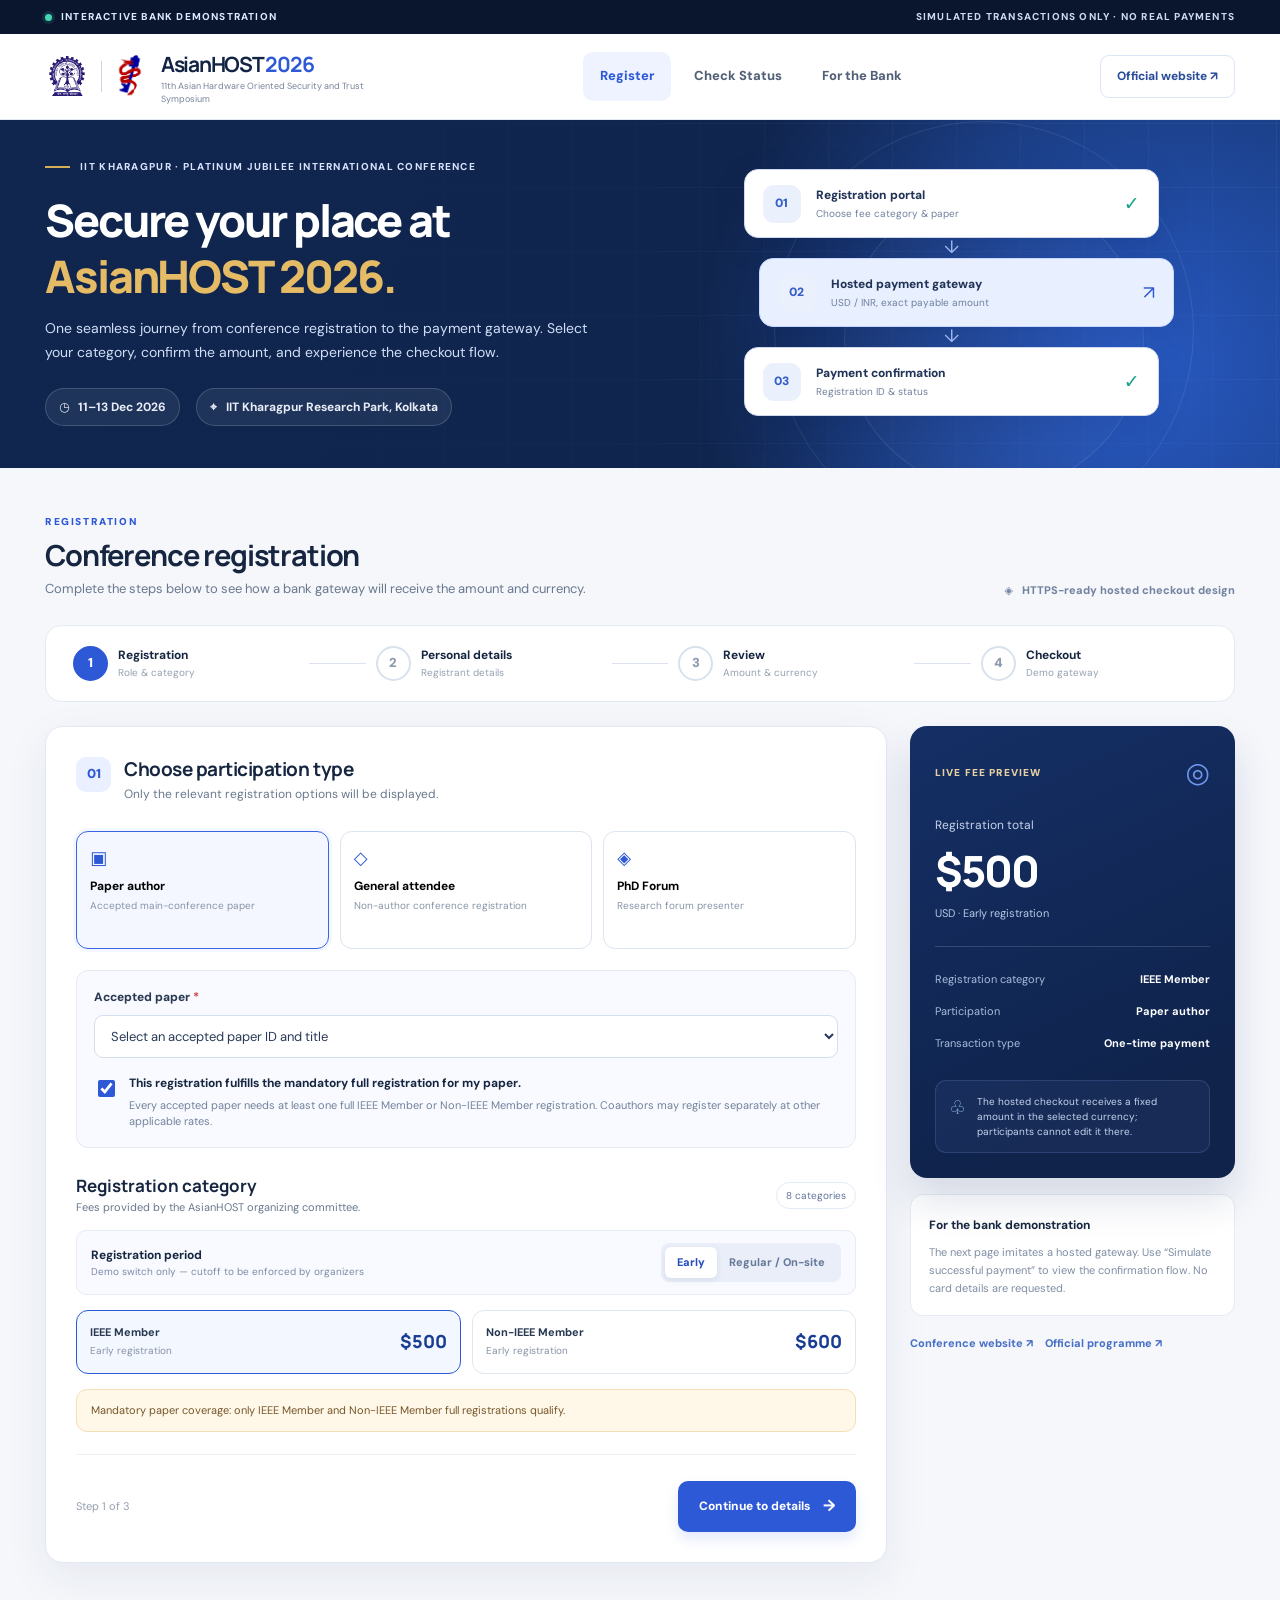
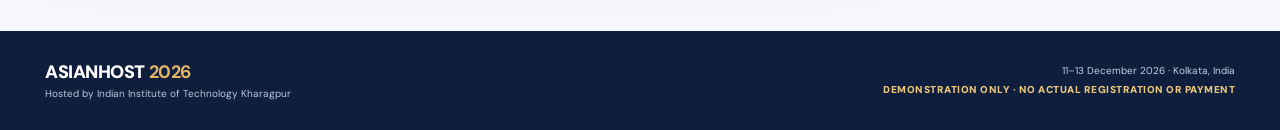
==== index.html @ 72132739 "Add files via upload" ====
<!doctype html>
<html lang="en">
<head>
  <meta charset="utf-8">
  <meta name="viewport" content="width=device-width, initial-scale=1">
  <meta name="theme-color" content="#0e2149">
  <meta name="description" content="AsianHOST 2026 registration and hosted checkout demonstration. No real payments are collected.">
  <title>AsianHOST 2026 | Registration Demo</title>
  <link rel="icon" href="assets/asianhost-logo.png" type="image/png">
  <link rel="stylesheet" href="styles.css">
  <script defer src="app.js"></script>
</head>
<body>
  <div class="top-ribbon"><span class="top-ribbon__left"><span class="pulse"></span> INTERACTIVE BANK DEMONSTRATION</span><span>SIMULATED TRANSACTIONS ONLY · NO REAL PAYMENTS</span></div>
  <header class="site-header">
    <div class="shell header-content">
      <a class="brand" href="index.html" aria-label="AsianHOST 2026 demo home">
        <span class="brand-logos"><img class="brand-iit" src="assets/iitkgp-logo.png" alt="IIT Kharagpur logo"><span class="brand-bar"></span><img class="brand-asianhost" src="assets/asianhost-logo.png" alt="AsianHOST logo"></span>
        <span class="brand-text"><strong>AsianHOST <span>2026</span></strong><small>11th Asian Hardware Oriented Security and Trust Symposium</small></span>
      </a>
      <nav class="nav-links" aria-label="Primary navigation">
        <button type="button" class="nav-link active" data-view="register">Register</button>
        <button type="button" class="nav-link" data-view="status">Check Status</button>
        <button type="button" class="nav-link" data-view="integration">For the Bank</button>
      </nav>
      <a class="external-link" href="https://www.asianhost.org/2026/" target="_blank" rel="noopener noreferrer">Official website <span aria-hidden="true">↗</span></a>
    </div>
  </header>

  <main>
    <section class="hero">
      <div class="shell hero-grid">
        <div class="hero-left">
          <div class="eyebrow"><span class="eyebrow-line"></span> IIT KHARAGPUR · PLATINUM JUBILEE INTERNATIONAL CONFERENCE</div>
          <h1>Secure your place at <span>AsianHOST 2026.</span></h1>
          <p>One seamless journey from conference registration to the payment gateway. Select your category, confirm the amount, and experience the checkout flow.</p>
          <div class="event-metadata"><span>◷ &nbsp; 11–13 Dec 2026</span><span>⌖ &nbsp; IIT Kharagpur Research Park, Kolkata</span></div>
        </div>
        <div class="hero-visual" aria-label="Demonstration flow graphic">
          <div class="orbit orbit-a"></div><div class="orbit orbit-b"></div>
          <div class="workflow-card"><div class="workflow-icon">01</div><div><strong>Registration portal</strong><small>Choose fee category & paper</small></div><span>✓</span></div>
          <div class="flow-connector"><span></span><span></span><span>↓</span></div>
          <div class="workflow-card highlight"><div class="workflow-icon">02</div><div><strong>Hosted payment gateway</strong><small>USD / INR, exact payable amount</small></div><span>↗</span></div>
          <div class="flow-connector"><span></span><span></span><span>↓</span></div>
          <div class="workflow-card"><div class="workflow-icon">03</div><div><strong>Payment confirmation</strong><small>Registration ID & status</small></div><span>✓</span></div>
        </div>
      </div>
    </section>

    <section class="shell main-area">
      <div id="register-view" class="app-view">
        <div class="section-lead"><div><div class="section-tag">REGISTRATION</div><h2>Conference registration</h2><p>Complete the steps below to see how a bank gateway will receive the amount and currency.</p></div><div class="secure-mark">◈ &nbsp; HTTPS-ready hosted checkout design</div></div>
        <div class="stepper" aria-label="Registration progress"><div class="step active" data-step-dot="1"><span>1</span><div><strong>Registration</strong><small>Role & category</small></div></div><div class="step-line"></div><div class="step" data-step-dot="2"><span>2</span><div><strong>Personal details</strong><small>Registrant details</small></div></div><div class="step-line"></div><div class="step" data-step-dot="3"><span>3</span><div><strong>Review</strong><small>Amount & currency</small></div></div><div class="step-line"></div><div class="step"><span>4</span><div><strong>Checkout</strong><small>Demo gateway</small></div></div></div>
        <div class="form-layout">
          <div class="form-column">
            <div class="form-card" id="step1-panel">
              <div class="card-heading"><span class="mini-number">01</span><div><h3>Choose participation type</h3><p>Only the relevant registration options will be displayed.</p></div></div>
              <div class="purpose-grid" id="purpose-grid">
                <button class="purpose-option selected" type="button" data-purpose="author"><span class="purpose-icon">▣</span><strong>Paper author</strong><small>Accepted main-conference paper</small></button>
                <button class="purpose-option" type="button" data-purpose="attendee"><span class="purpose-icon">◇</span><strong>General attendee</strong><small>Non-author conference registration</small></button>
                <button class="purpose-option" type="button" data-purpose="phd"><span class="purpose-icon">◈</span><strong>PhD Forum</strong><small>Research forum presenter</small></button>
              </div>
              <div id="paper-fields" class="nested-section">
                <label for="paper-select">Accepted paper <span class="required">*</span></label>
                <select id="paper-select" required><option value="">Select an accepted paper ID and title</option></select>
                <div id="paper-detail" class="paper-detail hidden"></div>
                <div class="coverage-card"><label class="checkbox-line"><input type="checkbox" id="cover-paper" checked><span><strong>This registration fulfills the mandatory full registration for my paper.</strong><small>Every accepted paper needs at least one full IEEE Member or Non-IEEE Member registration. Coauthors may register separately at other applicable rates.</small></span></label></div>
              </div>
              <div id="phd-fields" class="nested-section hidden"><label for="phd-ref">PhD Forum submission / acceptance reference <span class="required">*</span></label><input type="text" id="phd-ref" placeholder="e.g., PhD Forum submission reference"><p class="field-help">The conference team will verify forum acceptance separately.</p></div>
              <div class="subheading-row"><div><h3>Registration category</h3><p>Fees provided by the AsianHOST organizing committee.</p></div><span class="fee-note">8 categories</span></div>
              <div class="tier-row"><div><strong>Registration period</strong><span>Demo switch only — cutoff to be enforced by organizers</span></div><div class="tier-toggle"><button type="button" class="active" id="early-btn">Early</button><button type="button" id="regular-btn">Regular / On-site</button></div></div>
              <div id="fee-options" class="fee-grid" role="radiogroup" aria-label="Registration fee category"></div>
              <div id="category-advisory" class="notice-inline" role="status"></div>
              <div class="form-actions"><span class="helper-text">Step 1 of 3</span><button class="btn btn-primary" id="continue-1" type="button">Continue to details <span>→</span></button></div>
            </div>
            <div class="form-card hidden" id="step2-panel">
              <div class="card-heading"><span class="mini-number">02</span><div><h3>Participant information</h3><p>Use sample information for this demonstration.</p></div></div>
              <button type="button" class="btn btn-outline btn-small" id="fill-sample" style="margin:-4px 0 20px">✦ &nbsp; Fill sample participant for demo</button><form id="details-form" novalidate>
                <div class="form-fields"><div class="input-group"><label for="full-name">Full name <span class="required">*</span></label><input id="full-name" type="text" autocomplete="name" placeholder="Full name as on official ID" required minlength="2"></div><div class="input-group"><label for="email">Email address <span class="required">*</span></label><input id="email" type="email" autocomplete="email" placeholder="name@institution.edu" required></div><div class="input-group"><label for="phone">Phone with country code <span class="required">*</span></label><input id="phone" type="tel" autocomplete="tel" placeholder="+91 98765 43210" required minlength="7"></div><div class="input-group"><label for="institution">Institution / organization <span class="required">*</span></label><input id="institution" type="text" placeholder="University or organization" required></div><div class="input-group"><label for="country">Country of residence <span class="required">*</span></label><select id="country" required><option value="">Choose country</option><option>India</option><option>China</option><option>United States</option><option>Singapore</option><option>United Kingdom</option><option>Germany</option><option>Japan</option><option>Australia</option><option>United Arab Emirates</option><option>Other</option></select></div><div class="input-group"><label for="city">City <span class="required">*</span></label><input id="city" type="text" placeholder="City" required></div></div>
                <div id="ieee-input" class="nested-section hidden"><label for="ieee-number">IEEE membership number <span class="required">*</span></label><input type="text" id="ieee-number" inputmode="numeric" pattern="[0-9]{4,15}" placeholder="Your IEEE member number"><p class="field-help">Collected for subsequent manual verification by an authorized IEEE committee member. Not validated automatically in this demo.</p></div>
                <div id="student-input" class="nested-section hidden"><label class="checkbox-line"><input id="student-attest" type="checkbox"><span><strong>I confirm I am currently enrolled as a student.</strong><small>Student status will be checked by conference organizers.</small></span></label></div>
                <div id="international-input" class="nested-section hidden"><label class="checkbox-line"><input id="visa-help" type="checkbox"><span><strong>I would like conference visa / invitation-letter assistance.</strong><small>No passport numbers or documents are collected in this demo.</small></span></label></div>
                <div class="nested-section"><label for="billing-name">Invoice / billing name <span class="optional">Optional for demo</span></label><input type="text" id="billing-name" placeholder="Name of participant or institution"><label for="gstin" class="mt-12">GSTIN <span class="optional">Optional, if applicable</span></label><input type="text" id="gstin" placeholder="For Indian organizational invoices"></div>
                <div class="notice-inline info">Demo privacy: entries are stored only in this browser to show the payment flow. Do not enter real personal, financial or passport data.</div>
                <div class="form-actions"><button type="button" class="btn btn-outline" id="back-2">← Back</button><button type="submit" class="btn btn-primary">Review registration <span>→</span></button></div>
              </form>
            </div>
            <div class="form-card hidden" id="step3-panel"><div class="card-heading"><span class="mini-number">03</span><div><h3>Review before checkout</h3><p>Confirm the exact amount and currency passed to the hosted payment page.</p></div></div><div id="review-card"></div><label class="checkbox-line terms"><input type="checkbox" id="terms"><span><strong>I confirm these demonstration details.</strong><small>This is a mock payment flow, not a real registration, payment or confirmation.</small></span></label><div class="form-actions"><button type="button" class="btn btn-outline" id="back-3">← Back</button><button type="button" class="btn btn-primary" id="proceed-checkout">Proceed to demo gateway <span>↗</span></button></div></div>
          </div>
          <aside class="summary-column">
            <div class="summary-card"><div class="summary-top"><div class="summary-chip">LIVE FEE PREVIEW</div><span class="summary-coin">◎</span></div><p>Registration total</p><div class="summary-amount" id="fee-preview">$500</div><div class="summary-currency" id="currency-preview">USD · Early registration</div><div class="summary-separator"></div><div class="summary-pair"><span>Registration category</span><strong id="category-preview">IEEE Member</strong></div><div class="summary-pair"><span>Participation</span><strong id="purpose-preview">Paper author</strong></div><div class="summary-pair"><span>Transaction type</span><strong>One-time payment</strong></div><div class="summary-footnote"><span class="summary-lock">♧</span><span>The hosted checkout receives a fixed amount in the selected currency; participants cannot edit it there.</span></div></div>
            <div class="aside-note"><strong>For the bank demonstration</strong><p>The next page imitates a hosted gateway. Use “Simulate successful payment” to view the confirmation flow. No card details are requested.</p></div>
            <div class="aside-links"><a href="https://www.asianhost.org/2026/" target="_blank" rel="noopener noreferrer">Conference website ↗</a><a href="https://www.asianhost.org/2026/program.htm" target="_blank" rel="noopener noreferrer">Official programme ↗</a></div>
          </aside>
        </div>
      </div>

      <div id="status-view" class="app-view hidden"><div class="section-lead"><div><div class="section-tag">REGISTRATION LOOKUP</div><h2>Check registration status</h2><p>Use the ID from your demo checkout. Only registrations created in this browser are available.</p></div></div><div class="status-layout"><div class="form-card"><div class="card-heading"><span class="mini-number">✓</span><div><h3>Find your registration</h3><p>Enter the registration reference and the email used during the demo.</p></div></div><form id="status-form"><div class="input-group"><label for="lookup-id">Registration ID</label><input id="lookup-id" required placeholder="AH26-DEMO-XXXXXXXX"></div><div class="input-group mt-16"><label for="lookup-email">Email address</label><input id="lookup-email" type="email" required placeholder="name@institution.edu"></div><div class="form-actions"><button type="submit" class="btn btn-primary">Check status <span>→</span></button></div></form><div id="status-result" aria-live="polite"></div></div><aside class="aside-note status-aside"><strong>Not a live status service</strong><p>This demonstration stores sample records in your browser only. A production site would verify payments through the bank's secure server-to-server mechanism.</p><button type="button" id="clear-demo" class="btn btn-outline btn-small">Clear demo records</button></aside></div></div>

      <div id="integration-view" class="app-view hidden"><div class="section-lead"><div><div class="section-tag">BANK / PAYMENT PARTNER</div><h2>Integration expectations</h2><p>A simple technical walkthrough for the proposed IIT Kharagpur CEP payment collection.</p></div></div><div class="integration-cards"><div class="form-card integration-card"><div class="integration-number">01</div><h3>Registration system</h3><p>The conference vendor captures participant information, selected fee category and accepted paper reference, then creates a payment request.</p></div><div class="form-card integration-card"><div class="integration-number">02</div><h3>Hosted checkout</h3><p>The payment provider receives a server-created order with registration reference, authorized amount and specified currency (USD or INR).</p></div><div class="form-card integration-card"><div class="integration-number">03</div><h3>Payment confirmation</h3><p>The gateway redirects the customer and separately provides verifiable status via API, callback or webhook; the website confirms registration only after verification.</p></div></div><div class="form-card bank-checklist"><div class="card-heading"><span class="mini-number">?</span><div><h3>Questions for the bank</h3><p>Confirm these capabilities before beginning real integration.</p></div></div><div class="bank-points"><p><span>01</span> Does the gateway support dynamic order creation and hosted checkout?</p><p><span>02</span> Can delegates be charged exactly in USD, as well as INR? Is settlement into the designated IIT Kharagpur CEP account in INR?</p><p><span>03</span> What are the fees, FX conversion methodology, taxes, settlement timelines and supported international cards?</p><p><span>04</span> Are test credentials, API documentation, return URL support, and authenticated server-to-server payment confirmations available?</p><p><span>05</span> Can an organizer issue a supplementary payment order linked to an earlier registration?</p></div><div class="notice-inline info"><strong>Security note:</strong> GitHub Pages cannot safely hold gateway secret keys or verify bank payment signatures. The live version needs a trusted backend (or bank-approved serverless functions) for these operations.</div></div></div>
    </section>
  </main>
  <footer class="site-footer"><div class="shell footer-inner"><div class="footer-brand"><span>ASIANHOST <strong>2026</strong></span><small>Hosted by Indian Institute of Technology Kharagpur</small></div><div class="footer-right"><span>11–13 December 2026 · Kolkata, India</span><span>DEMONSTRATION ONLY · NO ACTUAL REGISTRATION OR PAYMENT</span></div></div></footer>
  <div id="toast" class="toast" role="status" aria-live="polite"></div>
</body>
</html>
---- styles.css ----
@import url('https://fonts.googleapis.com/css2?family=DM+Sans:wght@400;500;600;700;800&family=Manrope:wght@400;500;600;700;800&display=swap');
:root{--navy:#10254c;--ink:#172640;--muted:#69788d;--line:#e3e9f2;--page:#f5f7fb;--blue:#2d58d6;--blue-d:#1c44b8;--gold:#d6ad59;--mint:#13ae9c;--shadow:0 14px 45px rgba(23,46,92,.07);--radius:18px}
*{box-sizing:border-box}html{scroll-behavior:smooth}body{margin:0;color:var(--ink);background:var(--page);font:15px/1.55 'DM Sans',system-ui,sans-serif}h1,h2,h3,p{margin-top:0}h1,h2,h3{font-family:Manrope,'DM Sans',sans-serif;line-height:1.27}button,input,select{font:inherit}button{cursor:pointer}button:disabled{cursor:not-allowed;opacity:.5}a{color:inherit}input,select{accent-color:var(--blue)}.hidden{display:none!important}.shell{width:min(1190px,calc(100% - 64px));margin:auto}.top-ribbon{height:34px;display:flex;justify-content:space-between;align-items:center;background:#09162e;color:#ced8ed;padding:0 max(32px,calc((100% - 1190px)/2));font-size:10px;font-weight:800;letter-spacing:.12em}.top-ribbon__left{display:flex;gap:9px;align-items:center;color:#dbe8ff}.pulse{width:7px;height:7px;background:#45d7b4;border-radius:100%;box-shadow:0 0 0 3px rgba(69,215,180,.13)}.site-header{background:#fff;border-bottom:1px solid var(--line);position:relative;z-index:2}.header-content{height:85px;display:flex;align-items:center;justify-content:space-between;gap:26px}.brand{text-decoration:none;display:flex;align-items:center;gap:15px;min-width:310px}.brand-logos{display:flex;align-items:center;gap:12px}.brand-logos img{width:44px;height:44px;object-fit:contain}.brand-logos .brand-asianhost{width:32px;height:46px}.brand-bar{height:31px;width:1px;background:#ced5e2}.brand-text{display:flex;flex-direction:column}.brand-text strong{font-family:Manrope;font-size:21px;letter-spacing:-.06em;color:#122344}.brand-text strong span{color:var(--blue)}.brand-text small{color:#778399;font-size:9px;max-width:240px;line-height:1.4}.nav-links{display:flex;height:100%;align-items:center;gap:6px}.nav-link{border:0;background:transparent;color:#526077;white-space:nowrap;padding:14px 17px;border-radius:10px;font-size:13px;font-weight:800}.nav-link:hover,.nav-link.active{background:#eef3ff;color:var(--blue)}.external-link{white-space:nowrap;text-decoration:none;font-size:12px;font-weight:800;color:#2c4e9a;border:1px solid #dbe5f7;padding:11px 16px;border-radius:9px}.external-link:hover{background:#f2f6ff}.hero{color:#fff;position:relative;overflow:hidden;background:radial-gradient(circle at 88% 70%,#295bc6 0%,transparent 37%),linear-gradient(110deg,#10264f,#10254e 65%,#163877)}.hero::before{content:'';position:absolute;inset:0;opacity:.32;background-image:linear-gradient(0deg,transparent 94%,#4970bc 95%,transparent 96%),linear-gradient(90deg,transparent 94%,#4970bc 95%,transparent 96%);background-size:64px 64px;mask-image:linear-gradient(90deg,transparent 22%,black)}.hero-grid{display:grid;grid-template-columns:1.04fr .96fr;gap:60px;position:relative;min-height:318px;align-items:center;padding-top:39px;padding-bottom:42px}.hero-left{max-width:650px}.eyebrow{font-size:10px;letter-spacing:.13em;color:#d8e2fc;font-weight:800;display:flex;align-items:center;gap:10px;margin-bottom:17px}.eyebrow-line{height:2px;width:25px;background:var(--gold)}.hero h1{font-size:clamp(31px,3.5vw,45px);font-weight:800;letter-spacing:-.047em;margin-bottom:12px}.hero h1 span{color:#e5bc65}.hero p{color:#d0dff7;max-width:560px;line-height:1.7;font-size:14px;margin-bottom:23px}.event-metadata{display:flex;gap:16px;flex-wrap:wrap;font-size:12px;font-weight:700;color:#e9edf8}.event-metadata span{background:#ffffff11;border:1px solid #ffffff2a;border-radius:40px;padding:9px 13px}.hero-visual{position:relative;padding:8px 25px 8px 0}.orbit{position:absolute;border:1px solid #ffffff17;border-radius:100%;height:420px;width:420px;left:15%;top:-40px}.orbit-b{height:300px;width:300px;top:30px;left:28%;background:#ffffff05}.workflow-card{position:relative;margin:auto;background:#fff;color:#213357;width:min(415px,100%);min-height:69px;padding:13px 18px;display:flex;gap:15px;align-items:center;border:1px solid #ced7ec;border-radius:14px;box-shadow:0 8px 35px #020d291b}.workflow-card>div:nth-child(2){display:flex;flex-direction:column;flex:1}.workflow-card strong{font-size:12px;font-weight:800}.workflow-card small{font-size:10px;color:#70809d;margin-top:2px}.workflow-card>span{color:#16a389;font-size:19px}.workflow-card.highlight{background:#e8efff;border-color:#c7d7ff;transform:translateX(15px)}.workflow-card.highlight>span{color:#2d58d6}.workflow-icon{background:#eaf0fc;border-radius:11px;width:38px;height:38px;display:flex;justify-content:center;align-items:center;font-size:12px;font-weight:900;color:#365fc8}.flow-connector{text-align:center;height:20px;line-height:19px;font-size:18px;color:#a5c3ff}.main-area{padding-top:46px;padding-bottom:68px}.section-lead{display:flex;justify-content:space-between;align-items:end;gap:30px;margin-bottom:26px}.section-tag{font-size:10px;letter-spacing:.16em;font-weight:900;color:var(--blue);margin-bottom:7px}.section-lead h2{font-size:29px;margin-bottom:5px;letter-spacing:-.04em}.section-lead p{color:var(--muted);margin-bottom:0;font-size:13px}.secure-mark{white-space:nowrap;color:#7383a0;font-size:11px;font-weight:800}.stepper{background:#fff;border:1px solid var(--line);border-radius:16px;padding:20px 27px;display:flex;align-items:center;margin-bottom:24px;gap:10px}.step{display:flex;align-items:center;gap:10px;min-width:0;flex:1}.step>span{display:flex;width:35px;height:35px;border:2px solid #d9e1ed;border-radius:50%;align-items:center;justify-content:center;font-size:13px;font-weight:900;color:#8d9ab0;flex:none}.step.active>span{background:var(--blue);color:#fff;border-color:var(--blue)}.step.done>span{background:#e3f8f2;color:#149b81;border-color:#b7ebdf}.step>div{min-width:0}.step strong,.step small{display:block;white-space:nowrap}.step strong{font-size:12px}.step small{font-size:10px;color:#96a1b1}.step-line{height:1px;background:#dce3ee;flex:.25}.form-layout{display:grid;grid-template-columns:minmax(0,1fr) 325px;gap:23px;align-items:start}.form-card{background:#fff;border:1px solid #e2e8f1;border-radius:var(--radius);box-shadow:var(--shadow);padding:30px}.card-heading{display:flex;align-items:flex-start;gap:13px;margin-bottom:27px}.card-heading h3{font-size:19px;letter-spacing:-.025em;margin-bottom:4px}.card-heading p{font-size:12px;color:var(--muted);margin-bottom:0}.mini-number{height:35px;min-width:35px;border-radius:10px;display:flex;align-items:center;justify-content:center;background:#eaf0ff;color:#2d58d6;font-weight:900;font-size:13px}.purpose-grid{display:grid;grid-template-columns:repeat(3,1fr);gap:11px}.purpose-option{border:1.5px solid #dce4f0;background:#fff;border-radius:12px;min-height:118px;text-align:left;padding:13px;display:flex;flex-direction:column;gap:4px;transition:.18s ease}.purpose-option:hover{border-color:#9eb3ea;transform:translateY(-1px)}.purpose-option.selected{border-color:#3664e3;background:#f4f7ff;box-shadow:0 0 0 3px #3664e30d}.purpose-option strong{font-size:12px}.purpose-option small{font-size:10px;color:#8794a7;line-height:1.3}.purpose-icon{font-size:18px;color:var(--blue)}.nested-section{background:#f8faff;border:1px solid #e5eaf3;padding:17px;border-radius:12px;margin-top:21px}.nested-section>label:not(.checkbox-line){display:block;font-size:12px;font-weight:800;color:#2b3952;margin-bottom:9px}.nested-section input:not([type=checkbox]),.nested-section select{width:100%;border:1px solid #d4deee;border-radius:9px;padding:11px 12px;background:white;outline:0;font-size:13px;color:#293957}.nested-section input:focus,.nested-section select:focus,.input-group input:focus,.input-group select:focus{border-color:#4870d5;box-shadow:0 0 0 3px #4870d516}.checkbox-line{display:flex;gap:11px;align-items:flex-start;cursor:pointer}.checkbox-line input{margin-top:5px;width:17px;height:17px;flex:none}.checkbox-line span{display:flex;flex-direction:column;gap:4px}.checkbox-line strong{font-size:12px;line-height:1.45}.checkbox-line small{font-size:11px;line-height:1.5;color:#73829a}.coverage-card{padding-top:17px}.paper-detail{background:#fff;border:1px solid #dee7f7;border-radius:10px;padding:13px;margin-top:10px}.paper-detail strong{display:block;color:#23395e;font-size:12px}.paper-detail p{font-size:11px;color:#71819c;margin:6px 0 0}.subheading-row{display:flex;justify-content:space-between;align-items:center;gap:12px;margin-top:27px;margin-bottom:14px}.subheading-row h3{font-size:17px;margin-bottom:3px}.subheading-row p{color:var(--muted);font-size:11px;margin:0}.fee-note{font-size:10px;white-space:nowrap;border:1px solid #e3eaf7;border-radius:30px;padding:5px 9px;color:#60749a}.tier-row{background:#f8faff;border:1px solid #e7ebf5;border-radius:10px;padding:12px 14px;display:flex;align-items:center;justify-content:space-between;gap:15px;margin-bottom:15px}.tier-row>div:first-child{display:flex;flex-direction:column}.tier-row strong{font-size:12px}.tier-row span{font-size:10px;color:#7a8ca5}.tier-toggle{display:flex;background:#e9eef9;padding:4px;border-radius:8px;flex:none}.tier-toggle button{border:0;background:transparent;border-radius:6px;padding:7px 12px;font-size:11px;color:#667999;font-weight:800}.tier-toggle button.active{background:white;color:#234cbc;box-shadow:0 2px 6px #101e4014}.fee-grid{display:grid;grid-template-columns:repeat(2,minmax(0,1fr));gap:11px}.fee-option{display:flex;align-items:center;justify-content:space-between;gap:8px;min-width:0;text-align:left;border:1.5px solid #e0e7f1;background:white;border-radius:12px;padding:14px 13px;transition:.15s ease}.fee-option:hover{border-color:#9ab1e8}.fee-option.selected{border-color:var(--blue);background:#f3f7ff}.fee-option .fee-name{display:flex;flex-direction:column;gap:3px;min-width:0}.fee-option strong{font-size:11px;color:#273851;line-height:1.35}.fee-option small{font-size:10px;color:#8793a6}.fee-option .price{font-family:Manrope;font-size:18px;font-weight:900;color:#193c94;white-space:nowrap}.notice-inline{background:#fff8e9;color:#765629;border:1px solid #f2dfb5;border-radius:11px;padding:12px 14px;font-size:11px;line-height:1.55;margin-top:15px}.notice-inline.info{background:#eff5ff;color:#49658f;border-color:#d8e4fb}.form-actions{display:flex;align-items:center;justify-content:space-between;gap:16px;padding-top:26px;margin-top:22px;border-top:1px solid #eef1f6}.helper-text{color:#93a0af;font-size:11px}.btn{padding:12px 20px;display:inline-flex;align-items:center;justify-content:center;gap:13px;border-radius:10px;text-decoration:none;font-size:12px;font-weight:800;transition:.16s ease;border:1px solid transparent}.btn span{font-size:16px}.btn-primary{color:#fff;background:var(--blue);box-shadow:0 7px 13px #2d58d622}.btn-primary:hover:not(:disabled){background:var(--blue-d);transform:translateY(-1px)}.btn-outline{background:#fff;color:#334c76;border-color:#dce4ee}.btn-outline:hover:not(:disabled){background:#f2f6ff}.btn-full{width:100%}.btn-small{padding:9px 14px}.summary-card{background:linear-gradient(155deg,#152f65,#0f234b 80%);color:#fff;border-radius:17px;padding:25px;box-shadow:0 22px 40px #132a5c24;position:sticky;top:20px}.summary-top{display:flex;align-items:center;justify-content:space-between;margin-bottom:22px}.summary-chip{font-size:10px;color:#e7d0a0;letter-spacing:.11em;font-weight:900}.summary-coin{font-size:28px;color:#6f97ed}.summary-card>p{font-size:12px;color:#c6d4eb;margin:0 0 3px}.summary-amount{font-family:Manrope;font-size:43px;letter-spacing:-.05em;font-weight:900}.summary-currency{font-size:11px;color:#b7c8e7}.summary-separator{height:1px;background:#ffffff26;margin:24px 0}.summary-pair{display:flex;justify-content:space-between;align-items:baseline;gap:11px;margin:15px 0}.summary-pair span{font-size:11px;color:#a9bddb}.summary-pair strong{font-size:11px;max-width:145px;text-align:right;line-height:1.3}.summary-footnote{display:flex;gap:11px;border:1px solid #8eaaf22d;border-radius:11px;background:#8eaaf210;margin-top:28px;padding:13px;color:#c4d4ed;font-size:10px;line-height:1.5}.summary-lock{font-size:19px;color:#91bee7}.aside-note{border:1px solid #e4eaf3;background:#fff;border-radius:13px;padding:18px;margin-top:16px}.aside-note strong{font-size:12px}.aside-note p{font-size:11px;color:#7f8ea3;margin:7px 0 0;line-height:1.65}.aside-links{display:flex;gap:12px;flex-wrap:wrap;margin-top:19px}.aside-links a{font-size:11px;font-weight:800;text-decoration:none;color:#4870c7}.aside-links a:hover{text-decoration:underline}.form-fields{display:grid;grid-template-columns:repeat(2,minmax(0,1fr));gap:17px}.input-group label{display:block;font-size:12px;font-weight:800;margin-bottom:7px;color:#263851}.input-group input,.input-group select{width:100%;border:1px solid #d6e0ec;border-radius:9px;padding:11px 12px;min-height:44px;background:#fff;outline:0;color:#22324d;font-size:13px}.required{color:#d04444}.optional{color:#8896aa;font-weight:500;font-size:10px}.field-help{color:#8694a8;font-size:10px;line-height:1.4;margin:8px 0 0}.mt-12{margin-top:12px}.mt-16{margin-top:16px}.terms{margin-top:21px}.review-group{border:1px solid #e2e9f2;border-radius:12px;margin-top:12px;overflow:hidden}.review-title{font-size:11px;font-weight:900;letter-spacing:.07em;background:#f5f8fd;color:#416099;padding:10px 14px}.review-row{padding:10px 14px;border-bottom:1px solid #edf1f6;display:flex;justify-content:space-between;gap:24px;font-size:12px}.review-row:last-child{border:0}.review-row span{color:#7d8da5}.review-row strong{font-weight:800;text-align:right;max-width:66%;overflow-wrap:anywhere}.review-total{display:flex;justify-content:space-between;align-items:center;background:#edf4ff;border:1px solid #d7e4fb;padding:17px;border-radius:13px;margin-top:18px}.review-total small{display:block;color:#70809b;font-size:10px}.review-total strong{font-size:27px;color:#214db6;font-family:Manrope;letter-spacing:-.04em}.toast{position:fixed;bottom:25px;left:50%;transform:translate(-50%,24px);background:#14264a;color:#fff;font-size:12px;padding:12px 19px;border-radius:10px;box-shadow:0 10px 30px #11213a3b;max-width:calc(100% - 40px);pointer-events:none;opacity:0;transition:.2s;z-index:100}.toast.show{opacity:1;transform:translate(-50%,0)}.status-layout{display:grid;grid-template-columns:2fr 1fr;gap:24px;align-items:start}.status-aside{margin-top:0;padding:28px}.status-aside p{margin-bottom:20px}.status-box{border:1px solid #dce6f6;border-radius:13px;margin-top:23px;padding:19px;background:#f7faff}.status-head{display:flex;justify-content:space-between;align-items:center;gap:15px;flex-wrap:wrap}.status-head h3{font-size:16px;margin:0}.status-pill{padding:5px 10px;border-radius:30px;background:#e0f8eb;color:#16815f;font-size:11px;font-weight:800}.status-pill.failed{background:#ffece8;color:#a94835}.status-pill.pending{background:#fff4d8;color:#84621a}.status-details{margin-top:12px;font-size:12px;color:#687b96}.status-actions{display:flex;flex-wrap:wrap;gap:10px;margin-top:17px}.status-actions button{font-size:11px}.integration-cards{display:grid;grid-template-columns:repeat(3,1fr);gap:17px;margin-bottom:18px}.integration-card{padding:25px;min-height:205px}.integration-card h3{font-size:16px}.integration-card p{font-size:12px;color:#73829b}.integration-number{font-family:Manrope;color:#3767d9;font-size:24px;font-weight:900;margin-bottom:17px}.bank-checklist{max-width:100%}.bank-points{display:grid;grid-template-columns:repeat(2,1fr);gap:12px 23px}.bank-points p{display:flex;gap:13px;font-size:12px;line-height:1.5;margin:0;border-bottom:1px solid #edf1f7;padding-bottom:14px}.bank-points span{color:#5275d0;font-weight:900}.site-footer{background:#101e3d;color:#fff;padding:28px 0}.footer-inner{display:flex;align-items:center;justify-content:space-between;gap:20px}.footer-brand{display:flex;flex-direction:column}.footer-brand span{font-size:18px;letter-spacing:-.025em;font-weight:900}.footer-brand span strong{color:#e2b665}.footer-brand small{font-size:10px;color:#b9c8de}.footer-right{display:flex;flex-direction:column;text-align:right;color:#c4d0e2;font-size:10px;gap:3px}.footer-right span:last-child{font-weight:900;letter-spacing:.05em;color:#e7c57b}
/* Hosted mock checkout */
.checkout-body{background:#f2f5fb;min-height:100vh}.checkout-header{max-width:1030px;margin:0 auto;padding:33px 25px 16px;display:flex;justify-content:space-between;gap:20px}.back-link{text-decoration:none;color:#4c6592;font-size:12px;font-weight:800}.back-link:hover{text-decoration:underline}.checkout-secure{font-size:11px;font-weight:800;color:#8290a4}.checkout-wrap{max-width:1030px;margin:0 auto;padding:20px 25px 80px}.checkout-intro{display:flex;align-items:center;gap:20px;margin-bottom:20px}.checkout-intro img{height:66px;width:52px;object-fit:contain}.checkout-intro h1{font-size:31px;margin:0 0 4px;letter-spacing:-.04em}.checkout-intro p{color:#77879c;font-size:12px;margin:0}.demo-banner{background:#fff5da;border:1px solid #f0d99d;border-radius:11px;padding:13px 17px;display:flex;gap:16px;align-items:center;margin-bottom:22px;font-size:11px;color:#84612a}.demo-banner strong{white-space:nowrap}.checkout-grid{display:grid;grid-template-columns:minmax(0,1.2fr) minmax(0,.8fr);gap:23px;align-items:start}.checkout-panel{background:#fff;padding:33px 36px;border:1px solid #e2e9f4;box-shadow:var(--shadow);border-radius:19px}.panel-label{font-size:10px;color:#7890b6;letter-spacing:.13em;font-weight:900;margin-bottom:12px}.checkout-panel h2{font-family:Manrope;font-size:50px;letter-spacing:-.05em;margin:0}.currency-tag{font-size:11px;font-weight:900;color:#2b55c3;border-radius:40px;background:#eef4ff;padding:5px 12px;display:inline-block;margin-top:1px}.checkout-divider{height:1px;background:#e8edf4;margin:25px 0}.checkout-row{display:flex;gap:16px;justify-content:space-between;margin:16px 0;font-size:12px}.checkout-row span{color:#8190a5}.checkout-row strong{max-width:58%;text-align:right;overflow-wrap:anywhere}.bank-note{display:flex;gap:12px;background:#f0f5fd;border:1px solid #e1eafc;border-radius:12px;padding:15px;margin-top:20px}.bank-note p{font-size:11px;margin:0;color:#64789b;line-height:1.6}.bank-note strong{color:#263d68}.bank-note-icon{background:#cfddf8;color:#315aba;border-radius:50%;width:21px;height:21px;flex:none;display:flex;align-items:center;justify-content:center;font-weight:900}.checkout-actions{margin-top:30px;display:flex;flex-direction:column;gap:11px}.quiet-btn{background:transparent;border:0;color:#6f7f9b;padding:10px;font-size:12px;font-weight:800}.quiet-btn:hover{text-decoration:underline}.checkout-context{border:1px solid #dce6f5;border-radius:17px;background:linear-gradient(160deg,#132f64,#132448);color:#fff;padding:30px;min-height:370px}.context-icon{width:46px;height:46px;border-radius:14px;border:1px solid #ffffff34;background:#ffffff14;display:flex;align-items:center;justify-content:center;font-size:27px;color:#c5dcff;margin-bottom:27px}.checkout-context h3{font-size:19px}.checkout-context p{font-size:12px;color:#b9c9df;line-height:1.65;margin-bottom:22px}.context-item{font-size:11px;color:#e1eaf7;padding:11px 0;border-bottom:1px solid #ffffff22}.context-item:last-child{border:0}
@media(max-width:1020px){.header-content{gap:10px}.nav-link{padding:10px}.external-link{display:none}.brand{min-width:0}.hero-grid{gap:25px}.form-layout{grid-template-columns:minmax(0,1fr) 285px}.summary-amount{font-size:37px}}@media(max-width:820px){.shell{width:min(690px,calc(100% - 36px))}.top-ribbon{padding:0 18px;font-size:9px}.top-ribbon span:last-child{display:none}.header-content{height:auto;padding-top:14px;padding-bottom:10px;display:flex;flex-wrap:wrap}.brand{flex:1}.nav-links{width:100%;justify-content:space-around;height:45px}.nav-link{padding:9px}.hero-grid{grid-template-columns:1fr;gap:20px;min-height:0;padding-top:34px;padding-bottom:35px}.hero-visual{display:none}.hero h1{font-size:35px}.form-layout,.status-layout{grid-template-columns:1fr}.summary-column{grid-row:1;display:grid;grid-template-columns:1fr 1fr;gap:13px}.summary-card{position:static;grid-row:span 2}.aside-note{margin-top:0}.aside-links{margin:0}.section-lead{align-items:start}.secure-mark{display:none}.integration-cards{grid-template-columns:1fr}.stepper{padding:15px}.step small{display:none}.step strong{font-size:11px}.checkout-grid{grid-template-columns:1fr}.checkout-context{min-height:0}}
@media(max-width:600px){.shell{width:calc(100% - 28px)}.brand-logos img{width:34px;height:34px}.brand-logos .brand-asianhost{width:25px;height:36px}.brand-text strong{font-size:18px}.brand-text small{font-size:8px;max-width:195px}.section-lead h2{font-size:24px}.hero h1{font-size:32px}.hero p{font-size:12px}.event-metadata{gap:7px}.event-metadata span{font-size:10px}.main-area{padding-top:32px}.form-card{padding:18px}.purpose-grid{gap:7px}.purpose-option{padding:11px;min-height:115px}.purpose-option strong{font-size:10px}.purpose-option small{font-size:9px}.stepper{padding:12px 10px;gap:5px}.step{flex:1;justify-content:center}.step>span{width:28px;height:28px;font-size:11px}.step>div{display:none}.step-line{flex:1}.fee-grid,.form-fields{grid-template-columns:1fr}.tier-row{flex-direction:column;align-items:stretch}.tier-row .tier-toggle{justify-content:center}.summary-column{display:block}.summary-card{padding:20px}.aside-note{margin-top:13px}.aside-links{margin-top:10px}.summary-amount{font-size:36px}.bank-points{grid-template-columns:1fr}.footer-inner{flex-direction:column;align-items:start}.footer-right{text-align:left}.form-actions{flex-wrap:wrap}.form-actions .btn{flex:1}.checkout-header{padding:22px 15px 6px}.checkout-wrap{padding:20px 15px 50px}.checkout-intro h1{font-size:24px}.checkout-panel{padding:24px 20px}.checkout-panel h2{font-size:40px}.demo-banner{display:block}.demo-banner strong{display:block;margin-bottom:4px}}
/* Ensure the demo pay action is always visually prominent in screenshots and live demos. */
.checkout-actions #simulate-success{background-color:#2d58d6!important;color:#ffffff!important;opacity:1!important;transition:none!important}
.checkout-actions #simulate-success:hover{background-color:#1c44b8!important}
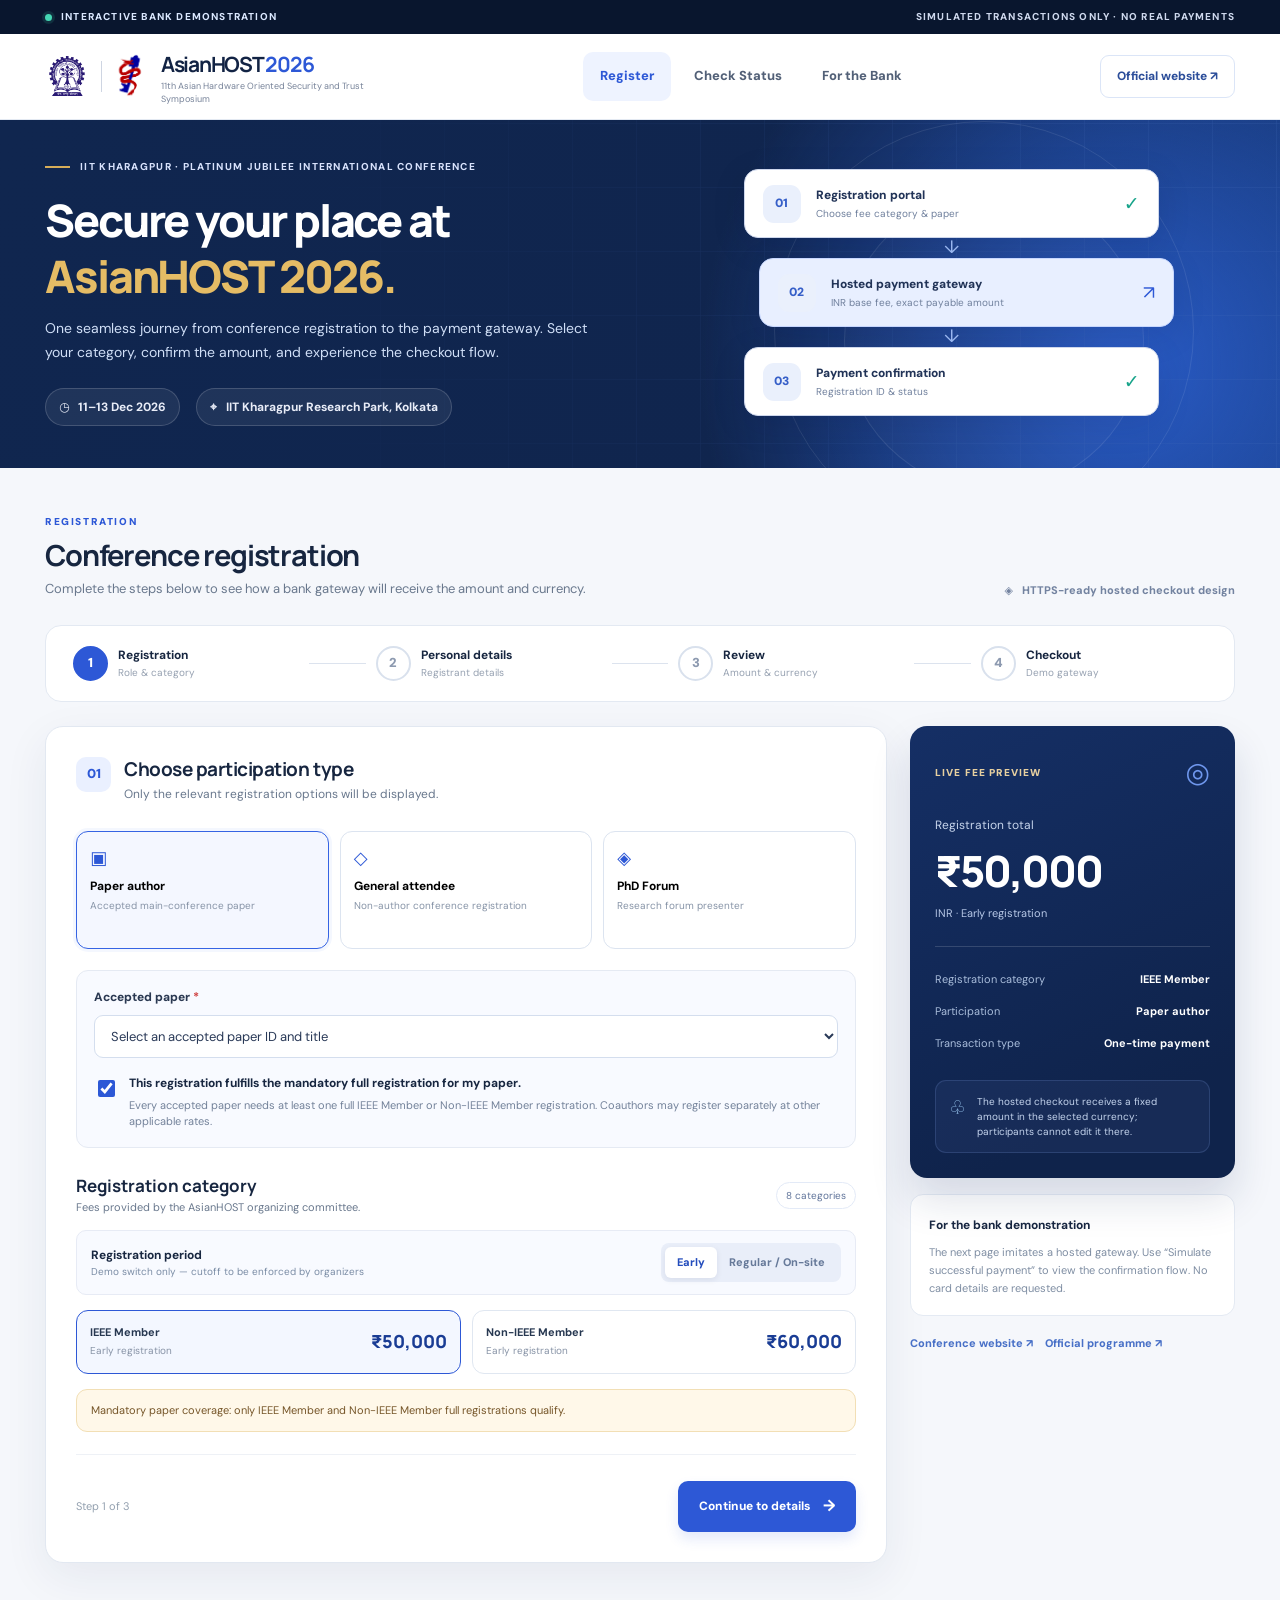
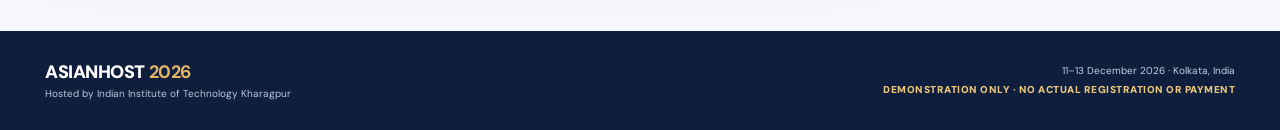
==== commit bf14dd7e: "Add files via upload" ====
--- a/index.html
+++ b/index.html
@@ -40,7 +40,7 @@
           <div class="orbit orbit-a"></div><div class="orbit orbit-b"></div>
           <div class="workflow-card"><div class="workflow-icon">01</div><div><strong>Registration portal</strong><small>Choose fee category & paper</small></div><span>✓</span></div>
           <div class="flow-connector"><span></span><span></span><span>↓</span></div>
-          <div class="workflow-card highlight"><div class="workflow-icon">02</div><div><strong>Hosted payment gateway</strong><small>USD / INR, exact payable amount</small></div><span>↗</span></div>
+          <div class="workflow-card highlight"><div class="workflow-icon">02</div><div><strong>Hosted payment gateway</strong><small>INR base fee, exact payable amount</small></div><span>↗</span></div>
           <div class="flow-connector"><span></span><span></span><span>↓</span></div>
           <div class="workflow-card"><div class="workflow-icon">03</div><div><strong>Payment confirmation</strong><small>Registration ID & status</small></div><span>✓</span></div>
         </div>
@@ -88,7 +88,7 @@
             <div class="form-card hidden" id="step3-panel"><div class="card-heading"><span class="mini-number">03</span><div><h3>Review before checkout</h3><p>Confirm the exact amount and currency passed to the hosted payment page.</p></div></div><div id="review-card"></div><label class="checkbox-line terms"><input type="checkbox" id="terms"><span><strong>I confirm these demonstration details.</strong><small>This is a mock payment flow, not a real registration, payment or confirmation.</small></span></label><div class="form-actions"><button type="button" class="btn btn-outline" id="back-3">← Back</button><button type="button" class="btn btn-primary" id="proceed-checkout">Proceed to demo gateway <span>↗</span></button></div></div>
           </div>
           <aside class="summary-column">
-            <div class="summary-card"><div class="summary-top"><div class="summary-chip">LIVE FEE PREVIEW</div><span class="summary-coin">◎</span></div><p>Registration total</p><div class="summary-amount" id="fee-preview">$500</div><div class="summary-currency" id="currency-preview">USD · Early registration</div><div class="summary-separator"></div><div class="summary-pair"><span>Registration category</span><strong id="category-preview">IEEE Member</strong></div><div class="summary-pair"><span>Participation</span><strong id="purpose-preview">Paper author</strong></div><div class="summary-pair"><span>Transaction type</span><strong>One-time payment</strong></div><div class="summary-footnote"><span class="summary-lock">♧</span><span>The hosted checkout receives a fixed amount in the selected currency; participants cannot edit it there.</span></div></div>
+            <div class="summary-card"><div class="summary-top"><div class="summary-chip">LIVE FEE PREVIEW</div><span class="summary-coin">◎</span></div><p>Registration total</p><div class="summary-amount" id="fee-preview">₹50,000</div><div class="summary-currency" id="currency-preview">INR · Early registration</div><div class="summary-separator"></div><div class="summary-pair"><span>Registration category</span><strong id="category-preview">IEEE Member</strong></div><div class="summary-pair"><span>Participation</span><strong id="purpose-preview">Paper author</strong></div><div class="summary-pair"><span>Transaction type</span><strong>One-time payment</strong></div><div class="summary-footnote"><span class="summary-lock">♧</span><span>The hosted checkout receives a fixed amount in the selected currency; participants cannot edit it there.</span></div></div>
             <div class="aside-note"><strong>For the bank demonstration</strong><p>The next page imitates a hosted gateway. Use “Simulate successful payment” to view the confirmation flow. No card details are requested.</p></div>
             <div class="aside-links"><a href="https://www.asianhost.org/2026/" target="_blank" rel="noopener noreferrer">Conference website ↗</a><a href="https://www.asianhost.org/2026/program.htm" target="_blank" rel="noopener noreferrer">Official programme ↗</a></div>
           </aside>
@@ -97,7 +97,7 @@
 
       <div id="status-view" class="app-view hidden"><div class="section-lead"><div><div class="section-tag">REGISTRATION LOOKUP</div><h2>Check registration status</h2><p>Use the ID from your demo checkout. Only registrations created in this browser are available.</p></div></div><div class="status-layout"><div class="form-card"><div class="card-heading"><span class="mini-number">✓</span><div><h3>Find your registration</h3><p>Enter the registration reference and the email used during the demo.</p></div></div><form id="status-form"><div class="input-group"><label for="lookup-id">Registration ID</label><input id="lookup-id" required placeholder="AH26-DEMO-XXXXXXXX"></div><div class="input-group mt-16"><label for="lookup-email">Email address</label><input id="lookup-email" type="email" required placeholder="name@institution.edu"></div><div class="form-actions"><button type="submit" class="btn btn-primary">Check status <span>→</span></button></div></form><div id="status-result" aria-live="polite"></div></div><aside class="aside-note status-aside"><strong>Not a live status service</strong><p>This demonstration stores sample records in your browser only. A production site would verify payments through the bank's secure server-to-server mechanism.</p><button type="button" id="clear-demo" class="btn btn-outline btn-small">Clear demo records</button></aside></div></div>
 
-      <div id="integration-view" class="app-view hidden"><div class="section-lead"><div><div class="section-tag">BANK / PAYMENT PARTNER</div><h2>Integration expectations</h2><p>A simple technical walkthrough for the proposed IIT Kharagpur CEP payment collection.</p></div></div><div class="integration-cards"><div class="form-card integration-card"><div class="integration-number">01</div><h3>Registration system</h3><p>The conference vendor captures participant information, selected fee category and accepted paper reference, then creates a payment request.</p></div><div class="form-card integration-card"><div class="integration-number">02</div><h3>Hosted checkout</h3><p>The payment provider receives a server-created order with registration reference, authorized amount and specified currency (USD or INR).</p></div><div class="form-card integration-card"><div class="integration-number">03</div><h3>Payment confirmation</h3><p>The gateway redirects the customer and separately provides verifiable status via API, callback or webhook; the website confirms registration only after verification.</p></div></div><div class="form-card bank-checklist"><div class="card-heading"><span class="mini-number">?</span><div><h3>Questions for the bank</h3><p>Confirm these capabilities before beginning real integration.</p></div></div><div class="bank-points"><p><span>01</span> Does the gateway support dynamic order creation and hosted checkout?</p><p><span>02</span> Can delegates be charged exactly in USD, as well as INR? Is settlement into the designated IIT Kharagpur CEP account in INR?</p><p><span>03</span> What are the fees, FX conversion methodology, taxes, settlement timelines and supported international cards?</p><p><span>04</span> Are test credentials, API documentation, return URL support, and authenticated server-to-server payment confirmations available?</p><p><span>05</span> Can an organizer issue a supplementary payment order linked to an earlier registration?</p></div><div class="notice-inline info"><strong>Security note:</strong> GitHub Pages cannot safely hold gateway secret keys or verify bank payment signatures. The live version needs a trusted backend (or bank-approved serverless functions) for these operations.</div></div></div>
+      <div id="integration-view" class="app-view hidden"><div class="section-lead"><div><div class="section-tag">BANK / PAYMENT PARTNER</div><h2>Integration expectations</h2><p>A simple technical walkthrough for the proposed IIT Kharagpur CEP payment collection.</p></div></div><div class="integration-cards"><div class="form-card integration-card"><div class="integration-number">01</div><h3>Registration system</h3><p>The conference vendor captures participant information, selected fee category and accepted paper reference, then creates a payment request.</p></div><div class="form-card integration-card"><div class="integration-number">02</div><h3>Hosted checkout</h3><p>The payment provider receives a server-created order with registration reference and an exact INR-denominated fee; the provider may offer local-currency display/payment to international cardholders where supported.</p></div><div class="form-card integration-card"><div class="integration-number">03</div><h3>Payment confirmation</h3><p>The gateway redirects the customer and separately provides verifiable status via API, callback or webhook; the website confirms registration only after verification.</p></div></div><div class="form-card bank-checklist"><div class="card-heading"><span class="mini-number">?</span><div><h3>Questions for the bank</h3><p>Confirm these capabilities before beginning real integration.</p></div></div><div class="bank-points"><p><span>01</span> Does the gateway support dynamic order creation and hosted checkout?</p><p><span>02</span> Can the gateway accept the INR base amount for every category while supporting dynamic currency conversion for international cardholders? Will settlement reach the designated IIT Kharagpur CEP account in INR?</p><p><span>03</span> What are the fees, FX conversion methodology, taxes, settlement timelines and supported international cards?</p><p><span>04</span> Are test credentials, API documentation, return URL support, and authenticated server-to-server payment confirmations available?</p><p><span>05</span> Can an organizer issue a supplementary payment order linked to an earlier registration?</p></div><div class="notice-inline info"><strong>Security note:</strong> GitHub Pages cannot safely hold gateway secret keys or verify bank payment signatures. The live version needs a trusted backend (or bank-approved serverless functions) for these operations.</div></div></div>
     </section>
   </main>
   <footer class="site-footer"><div class="shell footer-inner"><div class="footer-brand"><span>ASIANHOST <strong>2026</strong></span><small>Hosted by Indian Institute of Technology Kharagpur</small></div><div class="footer-right"><span>11–13 December 2026 · Kolkata, India</span><span>DEMONSTRATION ONLY · NO ACTUAL REGISTRATION OR PAYMENT</span></div></div></footer>
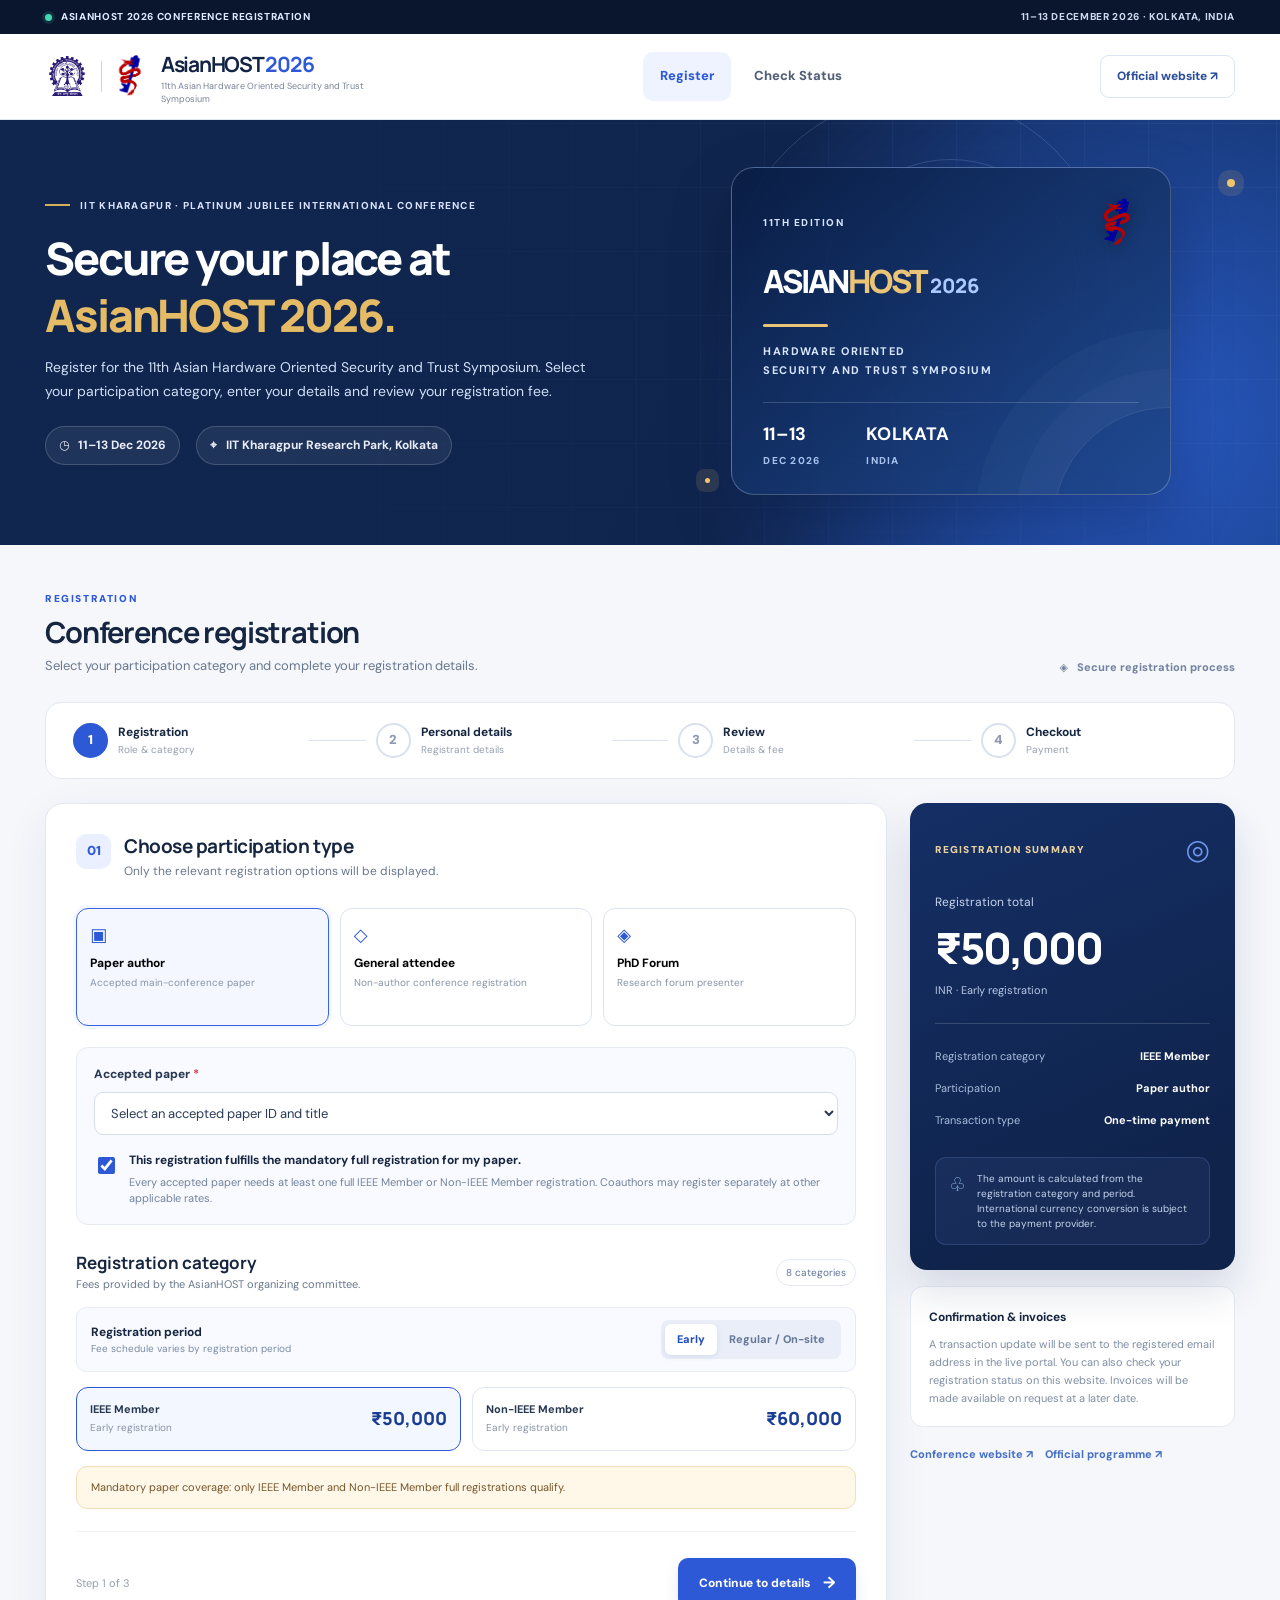
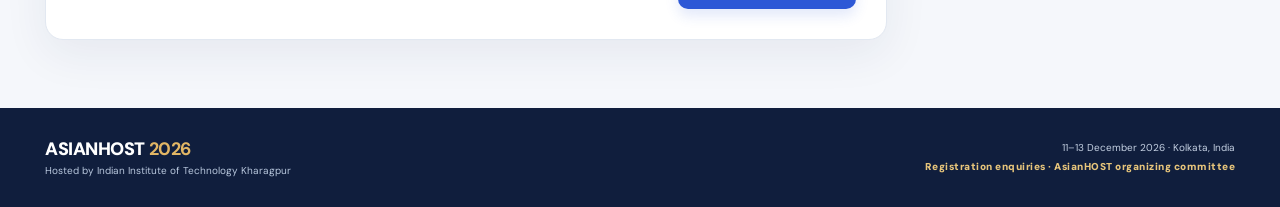
==== commit 2e5e4221: "Add files via upload" ====
--- a/index.html
+++ b/index.html
@@ -4,24 +4,24 @@
   <meta charset="utf-8">
   <meta name="viewport" content="width=device-width, initial-scale=1">
   <meta name="theme-color" content="#0e2149">
-  <meta name="description" content="AsianHOST 2026 registration and hosted checkout demonstration. No real payments are collected.">
-  <title>AsianHOST 2026 | Registration Demo</title>
+  <meta name="description" content="AsianHOST 2026 conference registration, registration fee information, and payment status enquiries.">
+  <title>AsianHOST 2026 | Conference Registration</title>
   <link rel="icon" href="assets/asianhost-logo.png" type="image/png">
   <link rel="stylesheet" href="styles.css">
   <script defer src="app.js"></script>
 </head>
 <body>
-  <div class="top-ribbon"><span class="top-ribbon__left"><span class="pulse"></span> INTERACTIVE BANK DEMONSTRATION</span><span>SIMULATED TRANSACTIONS ONLY · NO REAL PAYMENTS</span></div>
+  <div class="top-ribbon"><span class="top-ribbon__left"><span class="pulse"></span> ASIANHOST 2026 CONFERENCE REGISTRATION</span><span>11–13 DECEMBER 2026 · KOLKATA, INDIA</span></div>
   <header class="site-header">
     <div class="shell header-content">
-      <a class="brand" href="index.html" aria-label="AsianHOST 2026 demo home">
+      <a class="brand" href="index.html" aria-label="AsianHOST 2026 registration home">
         <span class="brand-logos"><img class="brand-iit" src="assets/iitkgp-logo.png" alt="IIT Kharagpur logo"><span class="brand-bar"></span><img class="brand-asianhost" src="assets/asianhost-logo.png" alt="AsianHOST logo"></span>
         <span class="brand-text"><strong>AsianHOST <span>2026</span></strong><small>11th Asian Hardware Oriented Security and Trust Symposium</small></span>
       </a>
       <nav class="nav-links" aria-label="Primary navigation">
         <button type="button" class="nav-link active" data-view="register">Register</button>
         <button type="button" class="nav-link" data-view="status">Check Status</button>
-        <button type="button" class="nav-link" data-view="integration">For the Bank</button>
+        
       </nav>
       <a class="external-link" href="https://www.asianhost.org/2026/" target="_blank" rel="noopener noreferrer">Official website <span aria-hidden="true">↗</span></a>
     </div>
@@ -33,24 +33,28 @@
         <div class="hero-left">
           <div class="eyebrow"><span class="eyebrow-line"></span> IIT KHARAGPUR · PLATINUM JUBILEE INTERNATIONAL CONFERENCE</div>
           <h1>Secure your place at <span>AsianHOST 2026.</span></h1>
-          <p>One seamless journey from conference registration to the payment gateway. Select your category, confirm the amount, and experience the checkout flow.</p>
+          <p>Register for the 11th Asian Hardware Oriented Security and Trust Symposium. Select your participation category, enter your details and review your registration fee.</p>
           <div class="event-metadata"><span>◷ &nbsp; 11–13 Dec 2026</span><span>⌖ &nbsp; IIT Kharagpur Research Park, Kolkata</span></div>
         </div>
-        <div class="hero-visual" aria-label="Demonstration flow graphic">
-          <div class="orbit orbit-a"></div><div class="orbit orbit-b"></div>
-          <div class="workflow-card"><div class="workflow-icon">01</div><div><strong>Registration portal</strong><small>Choose fee category & paper</small></div><span>✓</span></div>
-          <div class="flow-connector"><span></span><span></span><span>↓</span></div>
-          <div class="workflow-card highlight"><div class="workflow-icon">02</div><div><strong>Hosted payment gateway</strong><small>INR base fee, exact payable amount</small></div><span>↗</span></div>
-          <div class="flow-connector"><span></span><span></span><span>↓</span></div>
-          <div class="workflow-card"><div class="workflow-icon">03</div><div><strong>Payment confirmation</strong><small>Registration ID & status</small></div><span>✓</span></div>
+        <div class="hero-visual conference-feature" aria-label="AsianHOST 2026 event details">
+          <div class="feature-orbit feature-orbit-one"></div>
+          <div class="feature-orbit feature-orbit-two"></div>
+          <div class="feature-panel">
+            <div class="feature-panel-top"><span>11TH EDITION</span><img src="assets/asianhost-logo.png" alt="AsianHOST emblem"></div>
+            <div class="feature-panel-title">ASIAN<span>HOST</span> <em>2026</em></div>
+            <div class="feature-panel-divider"></div>
+            <p>HARDWARE ORIENTED<br>SECURITY AND TRUST SYMPOSIUM</p>
+            <div class="feature-panel-bottom"><span><strong>11–13</strong><small>DEC 2026</small></span><span><strong>KOLKATA</strong><small>INDIA</small></span></div>
+          </div>
+          <div class="feature-circuit circuit-one"></div><div class="feature-circuit circuit-two"></div>
         </div>
       </div>
     </section>
 
     <section class="shell main-area">
       <div id="register-view" class="app-view">
-        <div class="section-lead"><div><div class="section-tag">REGISTRATION</div><h2>Conference registration</h2><p>Complete the steps below to see how a bank gateway will receive the amount and currency.</p></div><div class="secure-mark">◈ &nbsp; HTTPS-ready hosted checkout design</div></div>
-        <div class="stepper" aria-label="Registration progress"><div class="step active" data-step-dot="1"><span>1</span><div><strong>Registration</strong><small>Role & category</small></div></div><div class="step-line"></div><div class="step" data-step-dot="2"><span>2</span><div><strong>Personal details</strong><small>Registrant details</small></div></div><div class="step-line"></div><div class="step" data-step-dot="3"><span>3</span><div><strong>Review</strong><small>Amount & currency</small></div></div><div class="step-line"></div><div class="step"><span>4</span><div><strong>Checkout</strong><small>Demo gateway</small></div></div></div>
+        <div class="section-lead"><div><div class="section-tag">REGISTRATION</div><h2>Conference registration</h2><p>Select your participation category and complete your registration details.</p></div><div class="secure-mark">◈ &nbsp; Secure registration process</div></div>
+        <div class="stepper" aria-label="Registration progress"><div class="step active" data-step-dot="1"><span>1</span><div><strong>Registration</strong><small>Role & category</small></div></div><div class="step-line"></div><div class="step" data-step-dot="2"><span>2</span><div><strong>Personal details</strong><small>Registrant details</small></div></div><div class="step-line"></div><div class="step" data-step-dot="3"><span>3</span><div><strong>Review</strong><small>Details & fee</small></div></div><div class="step-line"></div><div class="step"><span>4</span><div><strong>Checkout</strong><small>Payment</small></div></div></div>
         <div class="form-layout">
           <div class="form-column">
             <div class="form-card" id="step1-panel">
@@ -68,39 +72,43 @@
               </div>
               <div id="phd-fields" class="nested-section hidden"><label for="phd-ref">PhD Forum submission / acceptance reference <span class="required">*</span></label><input type="text" id="phd-ref" placeholder="e.g., PhD Forum submission reference"><p class="field-help">The conference team will verify forum acceptance separately.</p></div>
               <div class="subheading-row"><div><h3>Registration category</h3><p>Fees provided by the AsianHOST organizing committee.</p></div><span class="fee-note">8 categories</span></div>
-              <div class="tier-row"><div><strong>Registration period</strong><span>Demo switch only — cutoff to be enforced by organizers</span></div><div class="tier-toggle"><button type="button" class="active" id="early-btn">Early</button><button type="button" id="regular-btn">Regular / On-site</button></div></div>
+              <div class="tier-row"><div><strong>Registration period</strong><span>Fee schedule varies by registration period</span></div><div class="tier-toggle"><button type="button" class="active" id="early-btn">Early</button><button type="button" id="regular-btn">Regular / On-site</button></div></div>
               <div id="fee-options" class="fee-grid" role="radiogroup" aria-label="Registration fee category"></div>
               <div id="category-advisory" class="notice-inline" role="status"></div>
               <div class="form-actions"><span class="helper-text">Step 1 of 3</span><button class="btn btn-primary" id="continue-1" type="button">Continue to details <span>→</span></button></div>
             </div>
             <div class="form-card hidden" id="step2-panel">
-              <div class="card-heading"><span class="mini-number">02</span><div><h3>Participant information</h3><p>Use sample information for this demonstration.</p></div></div>
-              <button type="button" class="btn btn-outline btn-small" id="fill-sample" style="margin:-4px 0 20px">✦ &nbsp; Fill sample participant for demo</button><form id="details-form" novalidate>
+              <div class="card-heading"><span class="mini-number">02</span><div><h3>Participant information</h3><p>Enter the details for the registered participant.</p></div></div>
+              <button type="button" class="btn btn-outline btn-small" id="fill-sample" style="margin:-4px 0 20px">✦ &nbsp; Prefill sample details</button><form id="details-form" novalidate>
                 <div class="form-fields"><div class="input-group"><label for="full-name">Full name <span class="required">*</span></label><input id="full-name" type="text" autocomplete="name" placeholder="Full name as on official ID" required minlength="2"></div><div class="input-group"><label for="email">Email address <span class="required">*</span></label><input id="email" type="email" autocomplete="email" placeholder="name@institution.edu" required></div><div class="input-group"><label for="phone">Phone with country code <span class="required">*</span></label><input id="phone" type="tel" autocomplete="tel" placeholder="+91 98765 43210" required minlength="7"></div><div class="input-group"><label for="institution">Institution / organization <span class="required">*</span></label><input id="institution" type="text" placeholder="University or organization" required></div><div class="input-group"><label for="country">Country of residence <span class="required">*</span></label><select id="country" required><option value="">Choose country</option><option>India</option><option>China</option><option>United States</option><option>Singapore</option><option>United Kingdom</option><option>Germany</option><option>Japan</option><option>Australia</option><option>United Arab Emirates</option><option>Other</option></select></div><div class="input-group"><label for="city">City <span class="required">*</span></label><input id="city" type="text" placeholder="City" required></div></div>
-                <div id="ieee-input" class="nested-section hidden"><label for="ieee-number">IEEE membership number <span class="required">*</span></label><input type="text" id="ieee-number" inputmode="numeric" pattern="[0-9]{4,15}" placeholder="Your IEEE member number"><p class="field-help">Collected for subsequent manual verification by an authorized IEEE committee member. Not validated automatically in this demo.</p></div>
+                <div id="ieee-input" class="nested-section hidden"><label for="ieee-number">IEEE membership number <span class="required">*</span></label><input type="text" id="ieee-number" inputmode="numeric" pattern="[0-9]{4,15}" placeholder="Your IEEE member number"><p class="field-help">Collected for subsequent manual verification by an authorized IEEE committee member. The organizing committee will review eligibility.</p></div>
                 <div id="student-input" class="nested-section hidden"><label class="checkbox-line"><input id="student-attest" type="checkbox"><span><strong>I confirm I am currently enrolled as a student.</strong><small>Student status will be checked by conference organizers.</small></span></label></div>
-                <div id="international-input" class="nested-section hidden"><label class="checkbox-line"><input id="visa-help" type="checkbox"><span><strong>I would like conference visa / invitation-letter assistance.</strong><small>No passport numbers or documents are collected in this demo.</small></span></label></div>
-                <div class="nested-section"><label for="billing-name">Invoice / billing name <span class="optional">Optional for demo</span></label><input type="text" id="billing-name" placeholder="Name of participant or institution"><label for="gstin" class="mt-12">GSTIN <span class="optional">Optional, if applicable</span></label><input type="text" id="gstin" placeholder="For Indian organizational invoices"></div>
-                <div class="notice-inline info">Demo privacy: entries are stored only in this browser to show the payment flow. Do not enter real personal, financial or passport data.</div>
+                <div id="international-input" class="nested-section hidden"><label class="checkbox-line"><input id="visa-help" type="checkbox"><span><strong>I would like conference visa / invitation-letter assistance.</strong><small>Additional details may be requested separately if assistance is needed.</small></span></label></div>
+                <div class="nested-section"><label for="billing-name">Invoice / billing name <span class="optional">Optional</span></label><input type="text" id="billing-name" placeholder="Name of participant or institution"><label for="gstin" class="mt-12">GSTIN <span class="optional">Optional, if applicable</span></label><input type="text" id="gstin" placeholder="For Indian organizational invoices"></div>
+                <div class="notice-inline info">An email will be sent to your registered address confirming whether the payment transaction succeeds or fails. An invoice will be provided upon request at a later date.</div><div class="preview-disclosure">Preview environment: please use sample details only. No real payment or notification emails are processed on this site.</div>
                 <div class="form-actions"><button type="button" class="btn btn-outline" id="back-2">← Back</button><button type="submit" class="btn btn-primary">Review registration <span>→</span></button></div>
               </form>
             </div>
-            <div class="form-card hidden" id="step3-panel"><div class="card-heading"><span class="mini-number">03</span><div><h3>Review before checkout</h3><p>Confirm the exact amount and currency passed to the hosted payment page.</p></div></div><div id="review-card"></div><label class="checkbox-line terms"><input type="checkbox" id="terms"><span><strong>I confirm these demonstration details.</strong><small>This is a mock payment flow, not a real registration, payment or confirmation.</small></span></label><div class="form-actions"><button type="button" class="btn btn-outline" id="back-3">← Back</button><button type="button" class="btn btn-primary" id="proceed-checkout">Proceed to demo gateway <span>↗</span></button></div></div>
+            <div class="form-card hidden" id="step3-panel"><div class="card-heading"><span class="mini-number">03</span><div><h3>Review before checkout</h3><p>Review your information and the applicable registration fee.</p></div></div><div id="review-card"></div><label class="checkbox-line terms"><input type="checkbox" id="terms"><span><strong>I have reviewed the details and confirm they are accurate.</strong><small>I understand that invoice requests will be handled separately after registration.</small></span></label><div class="form-actions"><button type="button" class="btn btn-outline" id="back-3">← Back</button><button type="button" class="btn btn-primary" id="proceed-checkout">Proceed to payment <span>↗</span></button></div></div>
           </div>
           <aside class="summary-column">
-            <div class="summary-card"><div class="summary-top"><div class="summary-chip">LIVE FEE PREVIEW</div><span class="summary-coin">◎</span></div><p>Registration total</p><div class="summary-amount" id="fee-preview">₹50,000</div><div class="summary-currency" id="currency-preview">INR · Early registration</div><div class="summary-separator"></div><div class="summary-pair"><span>Registration category</span><strong id="category-preview">IEEE Member</strong></div><div class="summary-pair"><span>Participation</span><strong id="purpose-preview">Paper author</strong></div><div class="summary-pair"><span>Transaction type</span><strong>One-time payment</strong></div><div class="summary-footnote"><span class="summary-lock">♧</span><span>The hosted checkout receives a fixed amount in the selected currency; participants cannot edit it there.</span></div></div>
-            <div class="aside-note"><strong>For the bank demonstration</strong><p>The next page imitates a hosted gateway. Use “Simulate successful payment” to view the confirmation flow. No card details are requested.</p></div>
+            <div class="summary-card"><div class="summary-top"><div class="summary-chip">REGISTRATION SUMMARY</div><span class="summary-coin">◎</span></div><p>Registration total</p><div class="summary-amount" id="fee-preview">₹50,000</div><div class="summary-currency" id="currency-preview">INR · Early registration</div><div class="summary-separator"></div><div class="summary-pair"><span>Registration category</span><strong id="category-preview">IEEE Member</strong></div><div class="summary-pair"><span>Participation</span><strong id="purpose-preview">Paper author</strong></div><div class="summary-pair"><span>Transaction type</span><strong>One-time payment</strong></div><div class="summary-footnote"><span class="summary-lock">♧</span><span>The amount is calculated from the registration category and period. International currency conversion is subject to the payment provider.</span></div></div>
+            <div class="aside-note"><strong>Confirmation & invoices</strong><p>A transaction update will be sent to the registered email address in the live portal. You can also check your registration status on this website. Invoices will be made available on request at a later date.</p></div>
             <div class="aside-links"><a href="https://www.asianhost.org/2026/" target="_blank" rel="noopener noreferrer">Conference website ↗</a><a href="https://www.asianhost.org/2026/program.htm" target="_blank" rel="noopener noreferrer">Official programme ↗</a></div>
           </aside>
         </div>
       </div>
 
-      <div id="status-view" class="app-view hidden"><div class="section-lead"><div><div class="section-tag">REGISTRATION LOOKUP</div><h2>Check registration status</h2><p>Use the ID from your demo checkout. Only registrations created in this browser are available.</p></div></div><div class="status-layout"><div class="form-card"><div class="card-heading"><span class="mini-number">✓</span><div><h3>Find your registration</h3><p>Enter the registration reference and the email used during the demo.</p></div></div><form id="status-form"><div class="input-group"><label for="lookup-id">Registration ID</label><input id="lookup-id" required placeholder="AH26-DEMO-XXXXXXXX"></div><div class="input-group mt-16"><label for="lookup-email">Email address</label><input id="lookup-email" type="email" required placeholder="name@institution.edu"></div><div class="form-actions"><button type="submit" class="btn btn-primary">Check status <span>→</span></button></div></form><div id="status-result" aria-live="polite"></div></div><aside class="aside-note status-aside"><strong>Not a live status service</strong><p>This demonstration stores sample records in your browser only. A production site would verify payments through the bank's secure server-to-server mechanism.</p><button type="button" id="clear-demo" class="btn btn-outline btn-small">Clear demo records</button></aside></div></div>
+      <div id="status-view" class="app-view hidden"><div class="section-lead"><div><div class="section-tag">REGISTRATION LOOKUP</div><h2>Check registration status</h2><p>Enter your registration reference and registered email address to view the payment and registration status.</p></div></div><div class="status-layout"><div class="form-card"><div class="card-heading"><span class="mini-number">✓</span><div><h3>Find your registration</h3><p>Your registration reference appears on the confirmation page.</p></div></div><form id="status-form"><div class="input-group"><label for="lookup-id">Registration ID</label><input id="lookup-id" required placeholder="e.g., AH26-XXXXXXXXXX"></div><div class="input-group mt-16"><label for="lookup-email">Email address</label><input id="lookup-email" type="email" required placeholder="name@institution.edu"></div><div class="form-actions"><button type="submit" class="btn btn-primary">Check status <span>→</span></button></div></form><div id="status-result" aria-live="polite"></div></div><aside class="aside-note status-aside"><strong>Need assistance?</strong><p>If your payment is delayed or unsuccessful, please contact the conference registration team and include your registration reference.</p><p><strong>Invoice requests</strong><br>Invoices will be provided upon request at a later date.</p><div class="sample-lookups"><h4>Sample status records</h4><p>Use these example references to explore the status lookup.</p><div class="sample-records" id="sample-records"></div><small>These are fictional records for preview purposes; no real registration database is connected.</small></div></aside></div></div>
 
-      <div id="integration-view" class="app-view hidden"><div class="section-lead"><div><div class="section-tag">BANK / PAYMENT PARTNER</div><h2>Integration expectations</h2><p>A simple technical walkthrough for the proposed IIT Kharagpur CEP payment collection.</p></div></div><div class="integration-cards"><div class="form-card integration-card"><div class="integration-number">01</div><h3>Registration system</h3><p>The conference vendor captures participant information, selected fee category and accepted paper reference, then creates a payment request.</p></div><div class="form-card integration-card"><div class="integration-number">02</div><h3>Hosted checkout</h3><p>The payment provider receives a server-created order with registration reference and an exact INR-denominated fee; the provider may offer local-currency display/payment to international cardholders where supported.</p></div><div class="form-card integration-card"><div class="integration-number">03</div><h3>Payment confirmation</h3><p>The gateway redirects the customer and separately provides verifiable status via API, callback or webhook; the website confirms registration only after verification.</p></div></div><div class="form-card bank-checklist"><div class="card-heading"><span class="mini-number">?</span><div><h3>Questions for the bank</h3><p>Confirm these capabilities before beginning real integration.</p></div></div><div class="bank-points"><p><span>01</span> Does the gateway support dynamic order creation and hosted checkout?</p><p><span>02</span> Can the gateway accept the INR base amount for every category while supporting dynamic currency conversion for international cardholders? Will settlement reach the designated IIT Kharagpur CEP account in INR?</p><p><span>03</span> What are the fees, FX conversion methodology, taxes, settlement timelines and supported international cards?</p><p><span>04</span> Are test credentials, API documentation, return URL support, and authenticated server-to-server payment confirmations available?</p><p><span>05</span> Can an organizer issue a supplementary payment order linked to an earlier registration?</p></div><div class="notice-inline info"><strong>Security note:</strong> GitHub Pages cannot safely hold gateway secret keys or verify bank payment signatures. The live version needs a trusted backend (or bank-approved serverless functions) for these operations.</div></div></div>
+      <div id="confirmation-view" class="app-view hidden">
+        <div class="confirmation-wrap">
+          <div class="confirmation-card" id="confirmation-card" aria-live="polite"></div>
+        </div>
+      </div>
     </section>
   </main>
-  <footer class="site-footer"><div class="shell footer-inner"><div class="footer-brand"><span>ASIANHOST <strong>2026</strong></span><small>Hosted by Indian Institute of Technology Kharagpur</small></div><div class="footer-right"><span>11–13 December 2026 · Kolkata, India</span><span>DEMONSTRATION ONLY · NO ACTUAL REGISTRATION OR PAYMENT</span></div></div></footer>
+  <footer class="site-footer"><div class="shell footer-inner"><div class="footer-brand"><span>ASIANHOST <strong>2026</strong></span><small>Hosted by Indian Institute of Technology Kharagpur</small></div><div class="footer-right"><span>11–13 December 2026 · Kolkata, India</span><span>Registration enquiries · AsianHOST organizing committee</span></div></div></footer>
   <div id="toast" class="toast" role="status" aria-live="polite"></div>
 </body>
 </html>
--- a/styles.css
+++ b/styles.css
@@ -8,3 +8,64 @@
 /* Ensure the demo pay action is always visually prominent in screenshots and live demos. */
 .checkout-actions #simulate-success{background-color:#2d58d6!important;color:#ffffff!important;opacity:1!important;transition:none!important}
 .checkout-actions #simulate-success:hover{background-color:#1c44b8!important}
+
+/* AsianHOST 2026 — participant-facing registration experience */
+.top-ribbon{letter-spacing:.065em}
+.conference-feature{min-height:280px;display:flex;align-items:center;justify-content:center;isolation:isolate}
+.feature-orbit{position:absolute;border:1px solid rgba(180,207,255,.18);border-radius:100%;pointer-events:none;z-index:-1}
+.feature-orbit-one{height:380px;width:380px;left:7%;top:-65px}
+.feature-orbit-two{height:255px;width:255px;left:24%;top:0}
+.feature-panel{position:relative;background:linear-gradient(140deg,rgba(9,29,68,.93),rgba(31,72,142,.92));box-shadow:0 26px 60px rgba(1,10,34,.28);border:1px solid rgba(209,223,255,.3);border-radius:23px;width:min(440px,100%);padding:28px 31px 26px;overflow:hidden}
+.feature-panel::after{content:'';position:absolute;width:230px;height:230px;border:1px solid rgba(255,255,255,.11);border-radius:50%;right:-115px;bottom:-145px;box-shadow:0 0 0 38px rgba(255,255,255,.025),0 0 0 78px rgba(255,255,255,.022)}
+.feature-panel-top{display:flex;justify-content:space-between;align-items:center;font-size:10px;letter-spacing:.15em;font-weight:800;color:#d7e5ff}
+.feature-panel-top img{height:53px;width:45px;object-fit:contain;filter:drop-shadow(0 2px 8px rgba(0,0,0,.3))}
+.feature-panel-title{font-family:Manrope,'DM Sans',sans-serif;font-size:32px;font-weight:900;letter-spacing:-.07em;color:#fff;margin-top:8px;white-space:nowrap}
+.feature-panel-title span{color:#eac477}.feature-panel-title em{font-style:normal;font-size:20px;letter-spacing:0;color:#aec9ff}
+.feature-panel-divider{width:65px;height:3px;background:#eac477;border-radius:5px;margin:17px 0 15px}
+.feature-panel p{font-size:11px;font-weight:700;letter-spacing:.13em;line-height:1.75;color:#d9e7ff;margin-bottom:22px}
+.feature-panel-bottom{display:flex;gap:18px;border-top:1px solid rgba(255,255,255,.17);padding-top:18px}
+.feature-panel-bottom span{display:flex;flex-direction:column;gap:4px;min-width:85px}
+.feature-panel-bottom strong{font-size:18px;letter-spacing:.01em;color:#fff}
+.feature-panel-bottom small{font-size:10px;font-weight:800;letter-spacing:.13em;color:#a8c1ef}
+.feature-circuit{position:absolute;background:#f1c56c;border-radius:50%;width:8px;height:8px;box-shadow:0 0 0 9px rgba(241,197,108,.12)}
+.circuit-one{top:20px;right:0}.circuit-two{bottom:20px;left:12px;width:5px;height:5px}
+.preview-disclosure{font-size:11px;line-height:1.5;color:#7a879b;margin-top:14px;padding:12px 14px;border-radius:9px;background:#f4f6fa;border-left:3px solid #a7b8d8}
+.sample-lookups{margin-top:24px;padding-top:18px;border-top:1px solid #dfe6f1}
+.sample-lookups h4{font-family:Manrope,sans-serif;font-size:14px;color:#1c355c;margin:0 0 4px}
+.sample-lookups > small{display:block;font-size:10px;color:#8b97aa;line-height:1.6;margin-top:11px}
+.sample-records{display:grid;gap:8px;margin-top:14px}
+.sample-record{display:flex;align-items:center;flex-wrap:wrap;text-align:left;gap:4px 8px;border:1px solid #dce5f2;background:#fff;border-radius:10px;padding:12px;transition:background .2s,border-color .2s}
+.sample-record:hover{background:#f1f6ff;border-color:#b5c8e8}
+.sample-record strong{font-size:11px;color:#264271;width:100%;font-family:Manrope,sans-serif}
+.sample-record small{font-size:10px;color:#697c97;flex:1;overflow-wrap:anywhere}
+.sample-record .status-pill{font-size:9px;padding:3px 8px}
+.status-message{color:#526b8f;margin:14px 0;font-size:13px}
+.status-meta-row{border-bottom:1px solid #e0e9f5;display:flex;gap:12px;align-items:start;justify-content:space-between;padding:10px 0;font-size:12px}
+.status-meta-row span{color:#75869e}.status-meta-row strong{text-align:right;overflow-wrap:anywhere;max-width:67%;color:#223b5e}
+.status-invoice{color:#506b90;font-size:11px;margin:18px 0 2px}
+.confirmation-wrap{max-width:775px;margin:0 auto;padding:5px 0 45px}
+.confirmation-card{background:#fff;border:1px solid #e1e7f1;border-radius:24px;box-shadow:0 20px 55px rgba(23,46,92,.08);padding:44px 52px;text-align:center}
+.confirmation-icon{width:80px;height:80px;border-radius:50%;font-size:42px;font-weight:800;display:flex;align-items:center;justify-content:center;margin:0 auto 20px}
+.confirmation-icon.paid{background:#e8f9f0;border:3px solid #b9ecd0;color:#14885c}
+.confirmation-icon.failed{background:#fff0ec;border:3px solid #ffd1c7;color:#b84131}
+.confirmation-icon.pending{background:#fff6dc;border:3px solid #ffebb9;color:#947120}
+.confirmation-card .section-tag{margin:0 auto 11px;display:inline-flex}
+.confirmation-card h2{font-family:Manrope;font-size:32px;letter-spacing:-.035em;color:#1c2f50;margin:0 0 13px}
+.confirmation-description{max-width:510px;margin:0 auto 25px;color:#5d718c;font-size:14px;line-height:1.7}
+.confirmation-reference{border-radius:13px;background:#f2f6fe;padding:17px;border:1px solid #e2eaf8;margin-bottom:20px;display:flex;align-items:center;flex-direction:column;gap:4px}
+.confirmation-reference small{color:#7a90b1;font-size:10px;font-weight:800;letter-spacing:.08em}
+.confirmation-reference strong{font-size:19px;font-family:Manrope;color:#1c438d;overflow-wrap:anywhere}
+.confirmation-breakdown{border:1px solid #e4ebf4;border-radius:14px;text-align:left;overflow:hidden}
+.confirmation-breakdown > div{display:flex;justify-content:space-between;align-items:start;gap:15px;border-bottom:1px solid #e4ebf4;padding:13px 17px;font-size:12px}
+.confirmation-breakdown > div:last-child{border:0}.confirmation-breakdown span{color:#7d8ba0}
+.confirmation-breakdown strong{max-width:65%;overflow-wrap:anywhere;text-align:right;color:#2a3d5b}
+.confirmation-email{display:flex;align-items:center;gap:14px;text-align:left;margin-top:19px;padding:15px;border-radius:12px;background:#eef5ff;border:1px solid #d9e7fa}
+.confirmation-email span{width:38px;height:38px;flex:none;border-radius:11px;background:#d8e6fd;color:#3062b8;display:grid;place-items:center;font-size:22px}
+.confirmation-email p{font-size:12px;color:#476587;line-height:1.6;margin:0}
+.confirmation-invoice{font-size:12px;color:#6c7d95;margin:19px 0}
+.confirmation-actions{display:flex;justify-content:center;flex-wrap:wrap;gap:10px;margin:20px 0}
+.confirmation-actions .btn{text-decoration:none;display:inline-flex;align-items:center;justify-content:center}
+.confirmation-card .preview-disclosure{text-align:left;margin:28px 0 0}
+.checkout-preview-note{font-size:10px!important;color:#c5d4e9!important;border-top:1px solid rgba(255,255,255,.17);padding-top:17px;margin-top:19px}
+@media(max-width:820px){.conference-feature{display:flex;min-height:275px}.hero-grid{gap:10px}.feature-panel{margin:auto}.confirmation-card{padding:35px 30px}}
+@media(max-width:600px){.conference-feature{min-height:250px}.feature-panel{padding:22px}.feature-panel-title{font-size:26px}.feature-panel-title em{font-size:15px}.feature-panel p{font-size:10px}.confirmation-card{padding:28px 18px}.confirmation-card h2{font-size:25px}.confirmation-reference strong{font-size:16px}.status-meta-row{flex-direction:column;gap:2px}.status-meta-row strong{text-align:left;max-width:100%}}
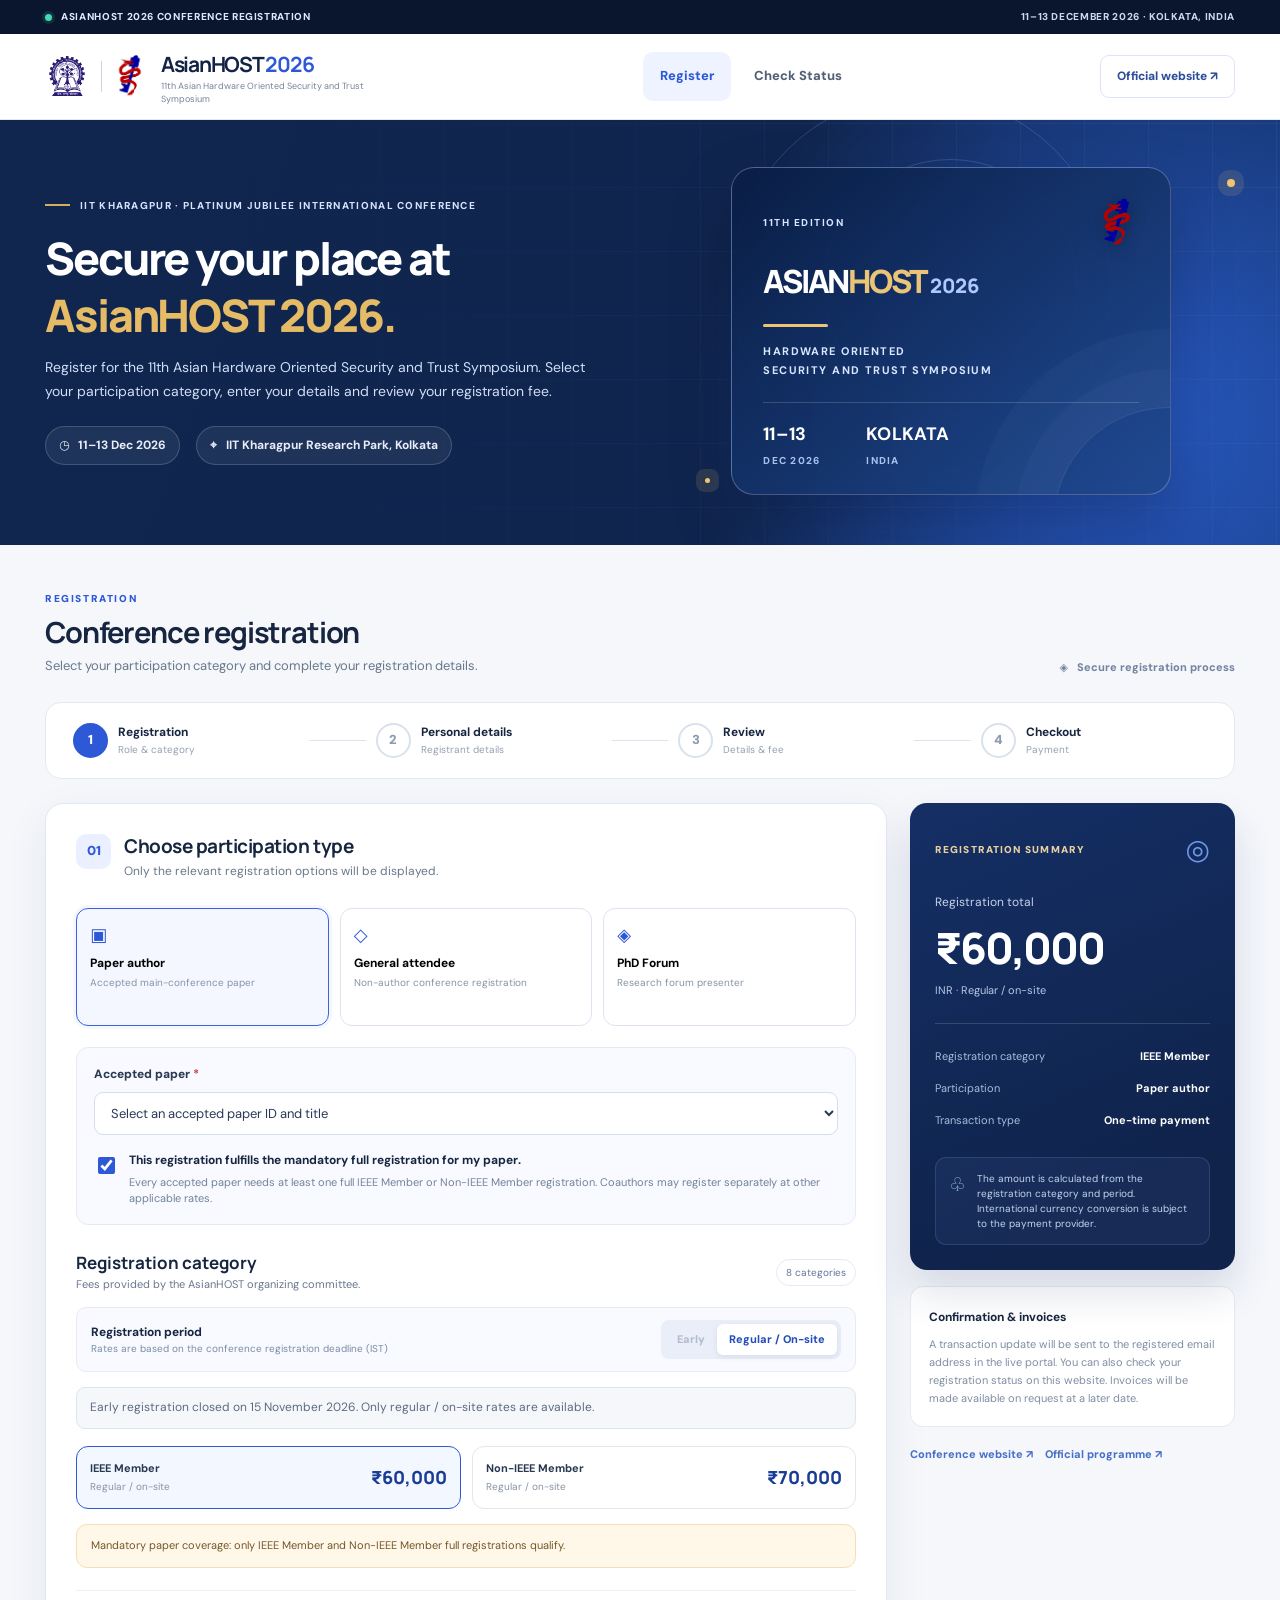
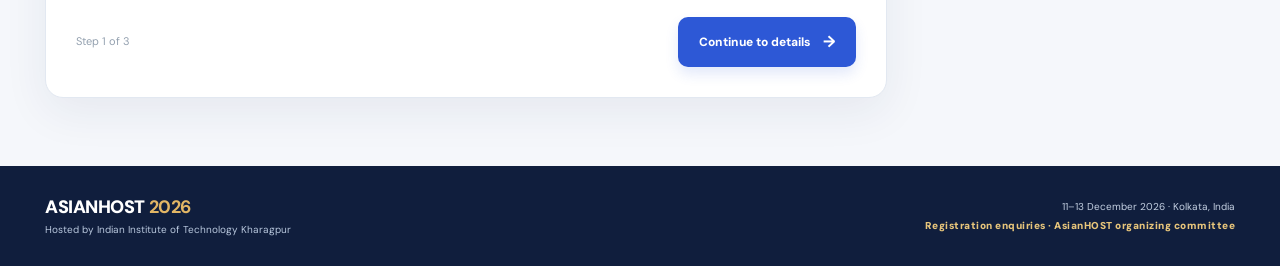
==== commit 3cf3a82b: "Add files via upload" ====
--- a/index.html
+++ b/index.html
@@ -68,11 +68,19 @@
                 <label for="paper-select">Accepted paper <span class="required">*</span></label>
                 <select id="paper-select" required><option value="">Select an accepted paper ID and title</option></select>
                 <div id="paper-detail" class="paper-detail hidden"></div>
+                <div id="other-paper-fields" class="nested-section hidden" aria-live="polite">
+                  <label for="other-paper-id">Paper ID <span class="required">*</span></label>
+                  <input type="text" id="other-paper-id" maxlength="50" placeholder="Enter the accepted paper ID">
+                  <label for="other-paper-title" class="mt-12">Paper title <span class="required">*</span></label>
+                  <input type="text" id="other-paper-title" maxlength="300" placeholder="Enter the exact accepted paper title">
+                  <p class="field-help">Use this option only if your accepted paper is missing from the list. The organizing committee will verify the submitted paper details.</p>
+                </div>
                 <div class="coverage-card"><label class="checkbox-line"><input type="checkbox" id="cover-paper" checked><span><strong>This registration fulfills the mandatory full registration for my paper.</strong><small>Every accepted paper needs at least one full IEEE Member or Non-IEEE Member registration. Coauthors may register separately at other applicable rates.</small></span></label></div>
               </div>
               <div id="phd-fields" class="nested-section hidden"><label for="phd-ref">PhD Forum submission / acceptance reference <span class="required">*</span></label><input type="text" id="phd-ref" placeholder="e.g., PhD Forum submission reference"><p class="field-help">The conference team will verify forum acceptance separately.</p></div>
               <div class="subheading-row"><div><h3>Registration category</h3><p>Fees provided by the AsianHOST organizing committee.</p></div><span class="fee-note">8 categories</span></div>
-              <div class="tier-row"><div><strong>Registration period</strong><span>Fee schedule varies by registration period</span></div><div class="tier-toggle"><button type="button" class="active" id="early-btn">Early</button><button type="button" id="regular-btn">Regular / On-site</button></div></div>
+              <div class="tier-row"><div><strong>Registration period</strong><span>Rates are based on the conference registration deadline (IST)</span></div><div class="tier-toggle"><button type="button" class="active" id="early-btn">Early</button><button type="button" id="regular-btn">Regular / On-site</button></div></div>
+              <p id="registration-deadline-note" class="registration-deadline-note" role="status" aria-live="polite">Early registration closes 15 November 2026 at 11:59 p.m. IST. Regular / on-site rates apply from 16 November.</p>
               <div id="fee-options" class="fee-grid" role="radiogroup" aria-label="Registration fee category"></div>
               <div id="category-advisory" class="notice-inline" role="status"></div>
               <div class="form-actions"><span class="helper-text">Step 1 of 3</span><button class="btn btn-primary" id="continue-1" type="button">Continue to details <span>→</span></button></div>
--- a/styles.css
+++ b/styles.css
@@ -69,3 +69,23 @@
 .checkout-preview-note{font-size:10px!important;color:#c5d4e9!important;border-top:1px solid rgba(255,255,255,.17);padding-top:17px;margin-top:19px}
 @media(max-width:820px){.conference-feature{display:flex;min-height:275px}.hero-grid{gap:10px}.feature-panel{margin:auto}.confirmation-card{padding:35px 30px}}
 @media(max-width:600px){.conference-feature{min-height:250px}.feature-panel{padding:22px}.feature-panel-title{font-size:26px}.feature-panel-title em{font-size:15px}.feature-panel p{font-size:10px}.confirmation-card{padding:28px 18px}.confirmation-card h2{font-size:25px}.confirmation-reference strong{font-size:16px}.status-meta-row{flex-direction:column;gap:2px}.status-meta-row strong{text-align:left;max-width:100%}}
+
+/* Early registration: calendar cutoff is enforced by app.js in India Standard Time. */
+.registration-deadline-note{margin:7px 0 17px;font-size:12px;line-height:1.65;color:#516c91;padding:10px 13px;border-radius:9px;background:#edf4ff;border:1px solid #d6e5fa}
+.registration-deadline-note.closed{background:#f5f7fb;border-color:#dee5ef;color:#5d6b81}
+#early-btn:disabled{opacity:.42;cursor:not-allowed;box-shadow:none;filter:grayscale(.15)}
+#early-btn:disabled:hover{transform:none}
+
+/* Other-paper and coupon checkout extensions */
+#other-paper-fields{margin-top:13px}
+#other-paper-fields input{width:100%}
+.coupon-section{margin-top:25px;padding:18px;border:1px solid #d9e4f6;border-radius:13px;background:#f6f9ff}
+.coupon-section label{font-size:13px;color:#1d355f}
+.coupon-section p{font-size:11px;color:#6d7d95;line-height:1.6;margin:8px 0 13px}
+.coupon-entry{display:flex;gap:9px;align-items:center}
+.coupon-entry input{min-width:0;flex:1;border:1px solid #cbd9ef;border-radius:9px;padding:11px 12px;font-size:12px;text-transform:uppercase}
+.coupon-entry .btn{flex:none;white-space:nowrap}
+#coupon-message{margin-top:10px;font-size:12px;font-weight:700}
+.coupon-error{color:#b74437}.coupon-success{color:#177451}
+.coupon-discount{margin-top:11px;border-top:1px solid #dce5f4;padding-top:11px;font-size:11px;color:#1b5e4c;font-weight:700;line-height:1.6}
+@media(max-width:600px){.coupon-entry{flex-direction:column;align-items:stretch}.coupon-entry .btn{width:100%}}
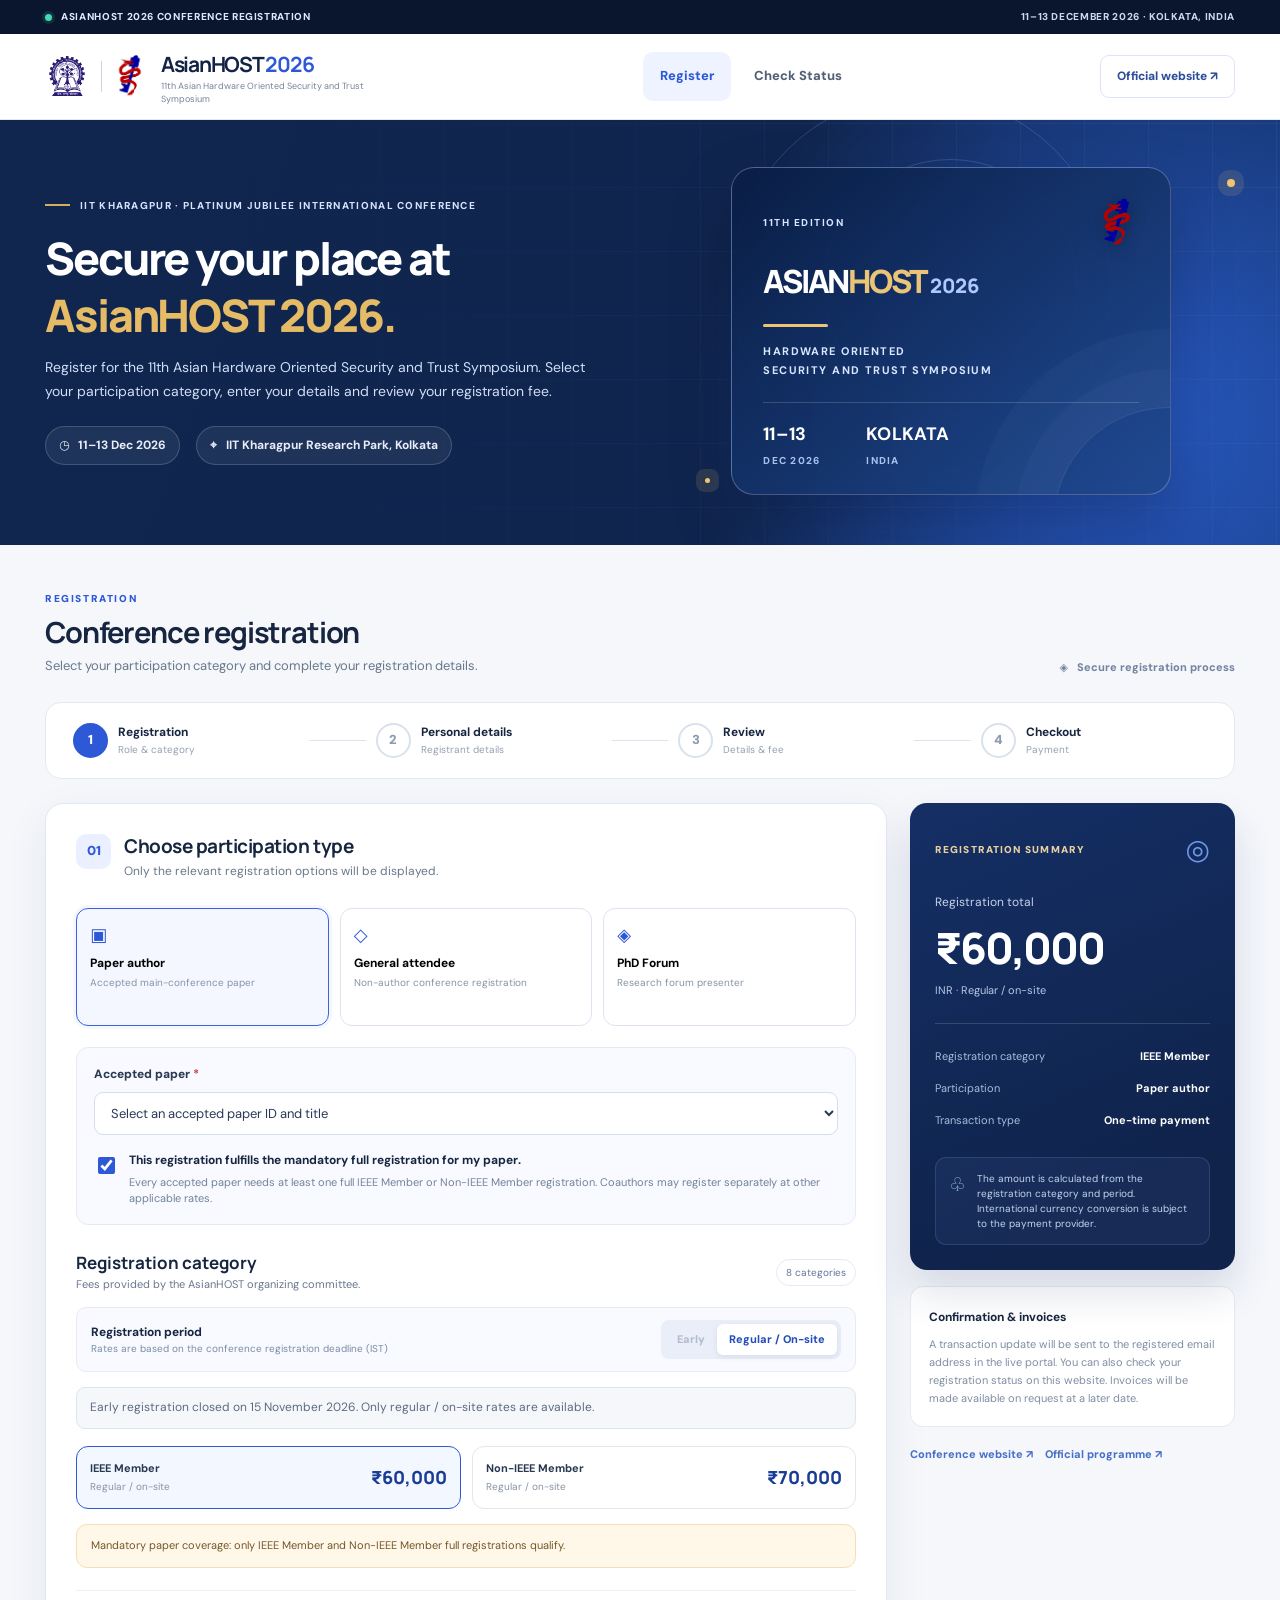
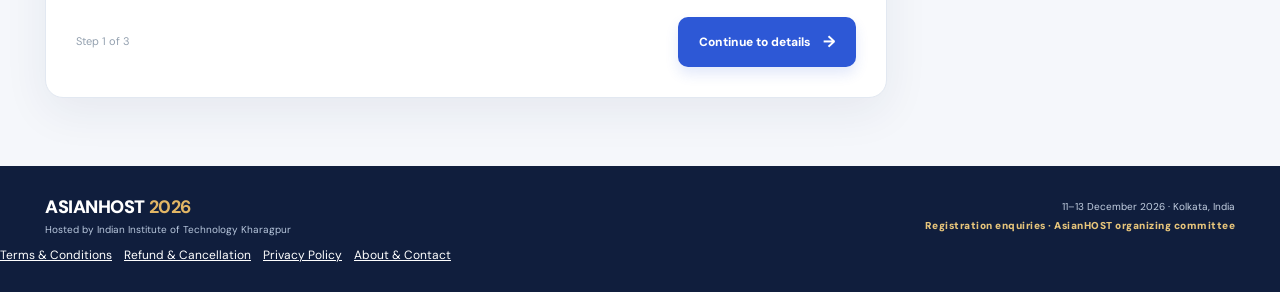
==== commit dd3d3d7c: "Add files via upload" ====
--- a/index.html
+++ b/index.html
@@ -68,13 +68,6 @@
                 <label for="paper-select">Accepted paper <span class="required">*</span></label>
                 <select id="paper-select" required><option value="">Select an accepted paper ID and title</option></select>
                 <div id="paper-detail" class="paper-detail hidden"></div>
-                <div id="other-paper-fields" class="nested-section hidden" aria-live="polite">
-                  <label for="other-paper-id">Paper ID <span class="required">*</span></label>
-                  <input type="text" id="other-paper-id" maxlength="50" placeholder="Enter the accepted paper ID">
-                  <label for="other-paper-title" class="mt-12">Paper title <span class="required">*</span></label>
-                  <input type="text" id="other-paper-title" maxlength="300" placeholder="Enter the exact accepted paper title">
-                  <p class="field-help">Use this option only if your accepted paper is missing from the list. The organizing committee will verify the submitted paper details.</p>
-                </div>
                 <div class="coverage-card"><label class="checkbox-line"><input type="checkbox" id="cover-paper" checked><span><strong>This registration fulfills the mandatory full registration for my paper.</strong><small>Every accepted paper needs at least one full IEEE Member or Non-IEEE Member registration. Coauthors may register separately at other applicable rates.</small></span></label></div>
               </div>
               <div id="phd-fields" class="nested-section hidden"><label for="phd-ref">PhD Forum submission / acceptance reference <span class="required">*</span></label><input type="text" id="phd-ref" placeholder="e.g., PhD Forum submission reference"><p class="field-help">The conference team will verify forum acceptance separately.</p></div>
@@ -97,7 +90,7 @@
                 <div class="form-actions"><button type="button" class="btn btn-outline" id="back-2">← Back</button><button type="submit" class="btn btn-primary">Review registration <span>→</span></button></div>
               </form>
             </div>
-            <div class="form-card hidden" id="step3-panel"><div class="card-heading"><span class="mini-number">03</span><div><h3>Review before checkout</h3><p>Review your information and the applicable registration fee.</p></div></div><div id="review-card"></div><label class="checkbox-line terms"><input type="checkbox" id="terms"><span><strong>I have reviewed the details and confirm they are accurate.</strong><small>I understand that invoice requests will be handled separately after registration.</small></span></label><div class="form-actions"><button type="button" class="btn btn-outline" id="back-3">← Back</button><button type="button" class="btn btn-primary" id="proceed-checkout">Proceed to payment <span>↗</span></button></div></div>
+            <div class="form-card hidden" id="step3-panel"><div class="card-heading"><span class="mini-number">03</span><div><h3>Review before checkout</h3><p>Review your information and the applicable registration fee.</p></div></div><div id="review-card"></div><label class="checkbox-line terms"><input type="checkbox" id="terms"><span><strong>I have reviewed the details, confirm they are accurate, and agree to the <a href="terms.html" target="_blank" rel="noopener">Terms & Conditions</a>, <a href="refund.html" target="_blank" rel="noopener">Refund & Cancellation Policy</a> and <a href="privacy.html" target="_blank" rel="noopener">Privacy Policy</a>.</strong><small>I understand that invoice requests will be handled separately after registration.</small></span></label><div class="form-actions"><button type="button" class="btn btn-outline" id="back-3">← Back</button><button type="button" class="btn btn-primary" id="proceed-checkout">Proceed to payment <span>↗</span></button></div></div>
           </div>
           <aside class="summary-column">
             <div class="summary-card"><div class="summary-top"><div class="summary-chip">REGISTRATION SUMMARY</div><span class="summary-coin">◎</span></div><p>Registration total</p><div class="summary-amount" id="fee-preview">₹50,000</div><div class="summary-currency" id="currency-preview">INR · Early registration</div><div class="summary-separator"></div><div class="summary-pair"><span>Registration category</span><strong id="category-preview">IEEE Member</strong></div><div class="summary-pair"><span>Participation</span><strong id="purpose-preview">Paper author</strong></div><div class="summary-pair"><span>Transaction type</span><strong>One-time payment</strong></div><div class="summary-footnote"><span class="summary-lock">♧</span><span>The amount is calculated from the registration category and period. International currency conversion is subject to the payment provider.</span></div></div>
@@ -116,7 +109,7 @@
       </div>
     </section>
   </main>
-  <footer class="site-footer"><div class="shell footer-inner"><div class="footer-brand"><span>ASIANHOST <strong>2026</strong></span><small>Hosted by Indian Institute of Technology Kharagpur</small></div><div class="footer-right"><span>11–13 December 2026 · Kolkata, India</span><span>Registration enquiries · AsianHOST organizing committee</span></div></div></footer>
+  <footer class="site-footer"><div class="shell footer-inner"><div class="footer-brand"><span>ASIANHOST <strong>2026</strong></span><small>Hosted by Indian Institute of Technology Kharagpur</small></div><div class="footer-right"><span>11–13 December 2026 · Kolkata, India</span><span>Registration enquiries · AsianHOST organizing committee</span></div></div><div class="policy-links" style="display:flex;flex-wrap:wrap;gap:12px;margin-top:8px;font-size:12px"><a style="color:inherit;text-decoration:underline" href="terms.html">Terms & Conditions</a><a style="color:inherit;text-decoration:underline" href="refund.html">Refund & Cancellation</a><a style="color:inherit;text-decoration:underline" href="privacy.html">Privacy Policy</a><a style="color:inherit;text-decoration:underline" href="about-contact.html">About & Contact</a></div></footer>
   <div id="toast" class="toast" role="status" aria-live="polite"></div>
 </body>
 </html>
--- a/styles.css
+++ b/styles.css
@@ -75,17 +75,3 @@
 .registration-deadline-note.closed{background:#f5f7fb;border-color:#dee5ef;color:#5d6b81}
 #early-btn:disabled{opacity:.42;cursor:not-allowed;box-shadow:none;filter:grayscale(.15)}
 #early-btn:disabled:hover{transform:none}
-
-/* Other-paper and coupon checkout extensions */
-#other-paper-fields{margin-top:13px}
-#other-paper-fields input{width:100%}
-.coupon-section{margin-top:25px;padding:18px;border:1px solid #d9e4f6;border-radius:13px;background:#f6f9ff}
-.coupon-section label{font-size:13px;color:#1d355f}
-.coupon-section p{font-size:11px;color:#6d7d95;line-height:1.6;margin:8px 0 13px}
-.coupon-entry{display:flex;gap:9px;align-items:center}
-.coupon-entry input{min-width:0;flex:1;border:1px solid #cbd9ef;border-radius:9px;padding:11px 12px;font-size:12px;text-transform:uppercase}
-.coupon-entry .btn{flex:none;white-space:nowrap}
-#coupon-message{margin-top:10px;font-size:12px;font-weight:700}
-.coupon-error{color:#b74437}.coupon-success{color:#177451}
-.coupon-discount{margin-top:11px;border-top:1px solid #dce5f4;padding-top:11px;font-size:11px;color:#1b5e4c;font-weight:700;line-height:1.6}
-@media(max-width:600px){.coupon-entry{flex-direction:column;align-items:stretch}.coupon-entry .btn{width:100%}}
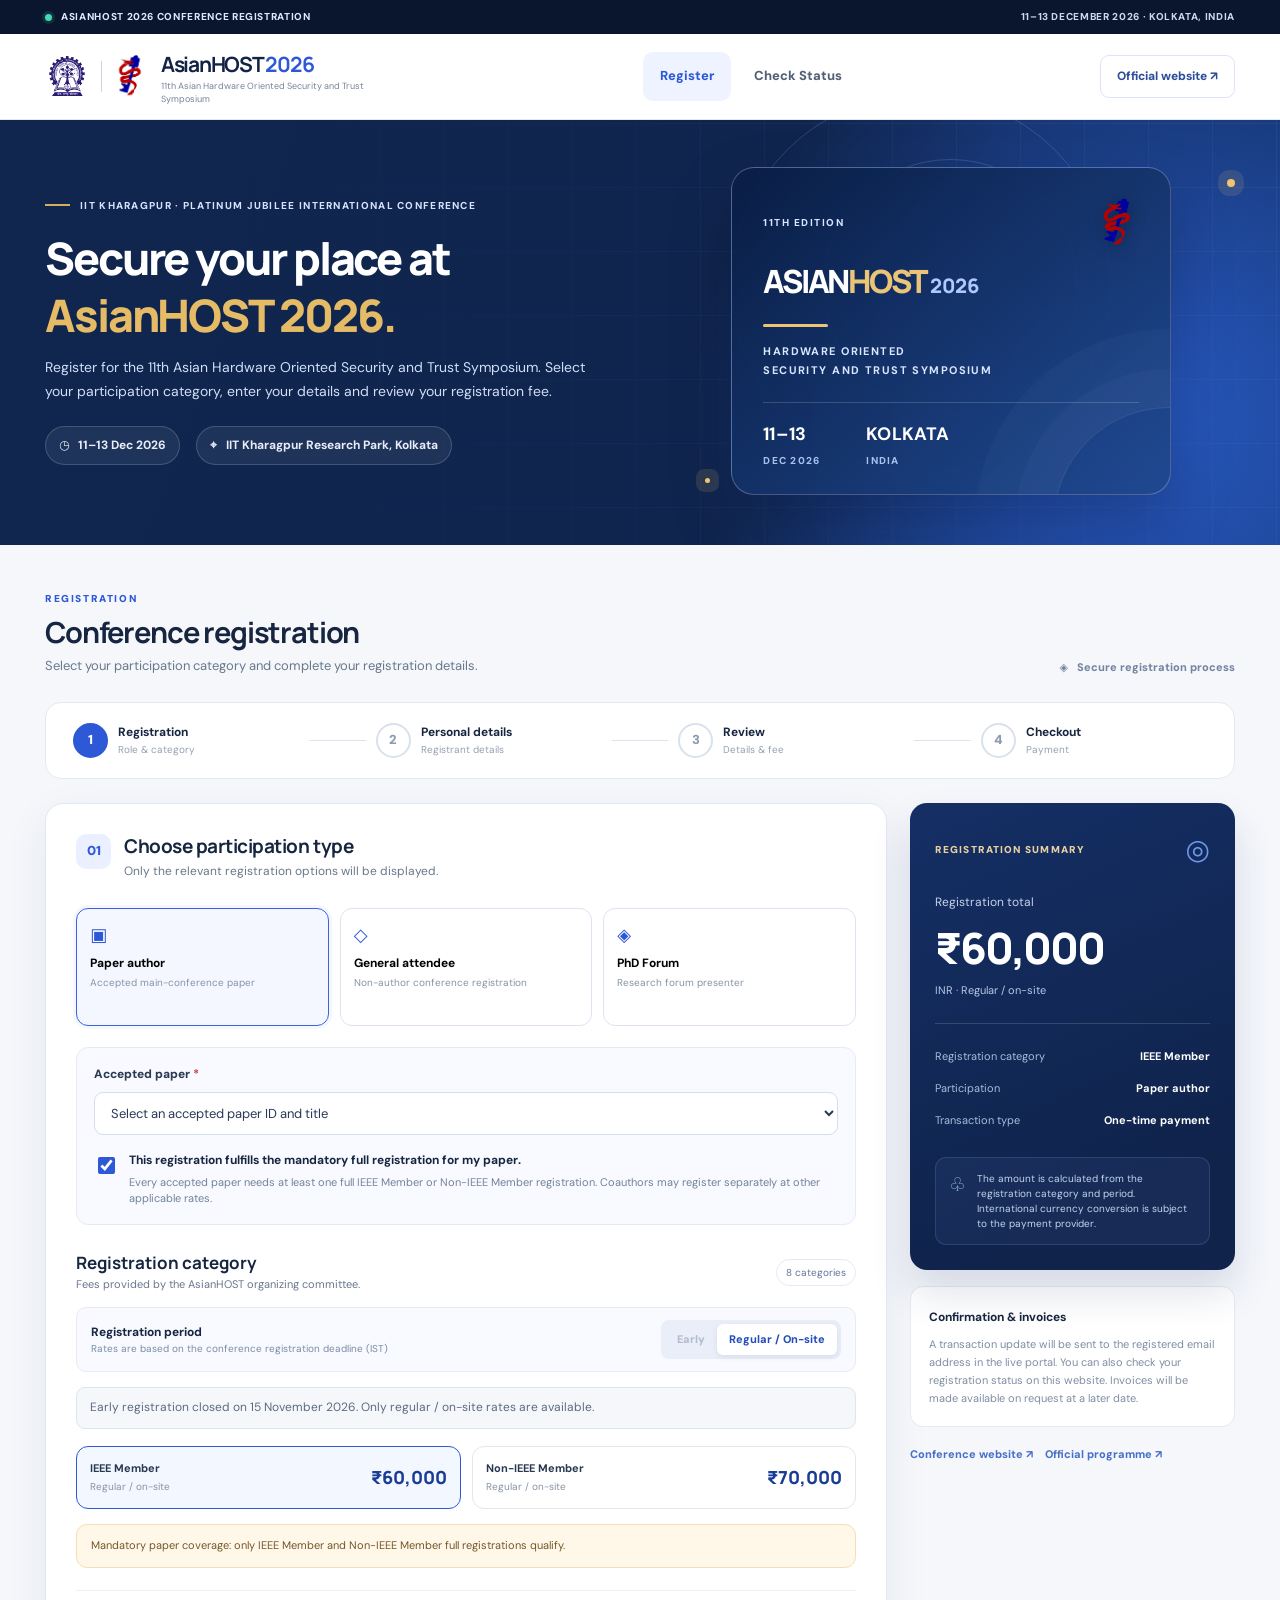
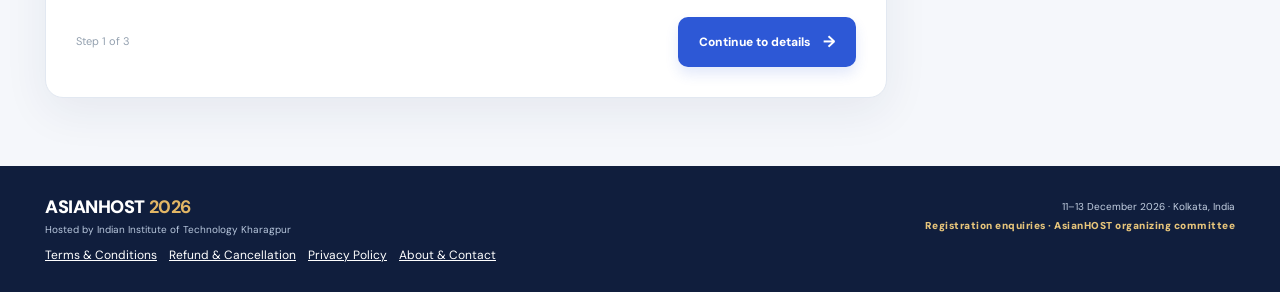
==== commit 37b918f4: "Add files via upload" ====
--- a/index.html
+++ b/index.html
@@ -68,6 +68,13 @@
                 <label for="paper-select">Accepted paper <span class="required">*</span></label>
                 <select id="paper-select" required><option value="">Select an accepted paper ID and title</option></select>
                 <div id="paper-detail" class="paper-detail hidden"></div>
+                <div id="other-paper-fields" class="nested-section hidden" aria-live="polite">
+                  <label for="other-paper-id">Paper ID <span class="required">*</span></label>
+                  <input type="text" id="other-paper-id" maxlength="50" placeholder="Enter the accepted paper ID">
+                  <label for="other-paper-title" class="mt-12">Paper title <span class="required">*</span></label>
+                  <input type="text" id="other-paper-title" maxlength="300" placeholder="Enter the exact accepted paper title">
+                  <p class="field-help">Use this option only if your accepted paper is missing from the list. The organizing committee will verify the details.</p>
+                </div>
                 <div class="coverage-card"><label class="checkbox-line"><input type="checkbox" id="cover-paper" checked><span><strong>This registration fulfills the mandatory full registration for my paper.</strong><small>Every accepted paper needs at least one full IEEE Member or Non-IEEE Member registration. Coauthors may register separately at other applicable rates.</small></span></label></div>
               </div>
               <div id="phd-fields" class="nested-section hidden"><label for="phd-ref">PhD Forum submission / acceptance reference <span class="required">*</span></label><input type="text" id="phd-ref" placeholder="e.g., PhD Forum submission reference"><p class="field-help">The conference team will verify forum acceptance separately.</p></div>
@@ -109,7 +116,7 @@
       </div>
     </section>
   </main>
-  <footer class="site-footer"><div class="shell footer-inner"><div class="footer-brand"><span>ASIANHOST <strong>2026</strong></span><small>Hosted by Indian Institute of Technology Kharagpur</small></div><div class="footer-right"><span>11–13 December 2026 · Kolkata, India</span><span>Registration enquiries · AsianHOST organizing committee</span></div></div><div class="policy-links" style="display:flex;flex-wrap:wrap;gap:12px;margin-top:8px;font-size:12px"><a style="color:inherit;text-decoration:underline" href="terms.html">Terms & Conditions</a><a style="color:inherit;text-decoration:underline" href="refund.html">Refund & Cancellation</a><a style="color:inherit;text-decoration:underline" href="privacy.html">Privacy Policy</a><a style="color:inherit;text-decoration:underline" href="about-contact.html">About & Contact</a></div></footer>
+  <footer class="site-footer"><div class="shell footer-inner"><div class="footer-brand"><span>ASIANHOST <strong>2026</strong></span><small>Hosted by Indian Institute of Technology Kharagpur</small></div><div class="footer-right"><span>11–13 December 2026 · Kolkata, India</span><span>Registration enquiries · AsianHOST organizing committee</span></div></div><div class="policy-links shell" style="display:flex;flex-wrap:wrap;gap:12px;margin-top:8px;font-size:12px"><a style="color:inherit;text-decoration:underline" href="terms.html">Terms & Conditions</a><a style="color:inherit;text-decoration:underline" href="refund.html">Refund & Cancellation</a><a style="color:inherit;text-decoration:underline" href="privacy.html">Privacy Policy</a><a style="color:inherit;text-decoration:underline" href="about-contact.html">About & Contact</a></div></footer>
   <div id="toast" class="toast" role="status" aria-live="polite"></div>
 </body>
 </html>
--- a/styles.css
+++ b/styles.css
@@ -75,3 +75,17 @@
 .registration-deadline-note.closed{background:#f5f7fb;border-color:#dee5ef;color:#5d6b81}
 #early-btn:disabled{opacity:.42;cursor:not-allowed;box-shadow:none;filter:grayscale(.15)}
 #early-btn:disabled:hover{transform:none}
+
+/* Restored coupon and manual accepted-paper features */
+.coupon-section{margin-top:25px;padding:18px;border:1px solid #d9e4f6;border-radius:13px;background:#f6f9ff}
+.coupon-section label{font-size:13px;color:#1d355f}
+.coupon-section p{font-size:11px;color:#6d7d95;line-height:1.6;margin:8px 0 13px}
+.coupon-entry{display:flex;gap:9px;align-items:center}
+.coupon-entry input{min-width:0;flex:1;border:1px solid #cbd9ef;border-radius:9px;padding:11px 12px;font-size:12px;text-transform:uppercase}
+.coupon-entry .btn{flex:none;white-space:nowrap}
+#coupon-message{margin-top:10px;font-size:12px;font-weight:700}
+.coupon-error{color:#b74437}.coupon-success{color:#177451}
+.coupon-discount{margin-top:11px;border-top:1px solid #dce5f4;padding-top:11px;font-size:11px;color:#1b5e4c;font-weight:700;line-height:1.6}
+#other-paper-fields{margin:12px 0 15px;padding:16px;background:#f8faff;border:1px solid #dce5f4;border-radius:12px}
+#other-paper-fields input{width:100%}
+@media(max-width:600px){.coupon-entry{flex-direction:column;align-items:stretch}.coupon-entry .btn{width:100%}}
